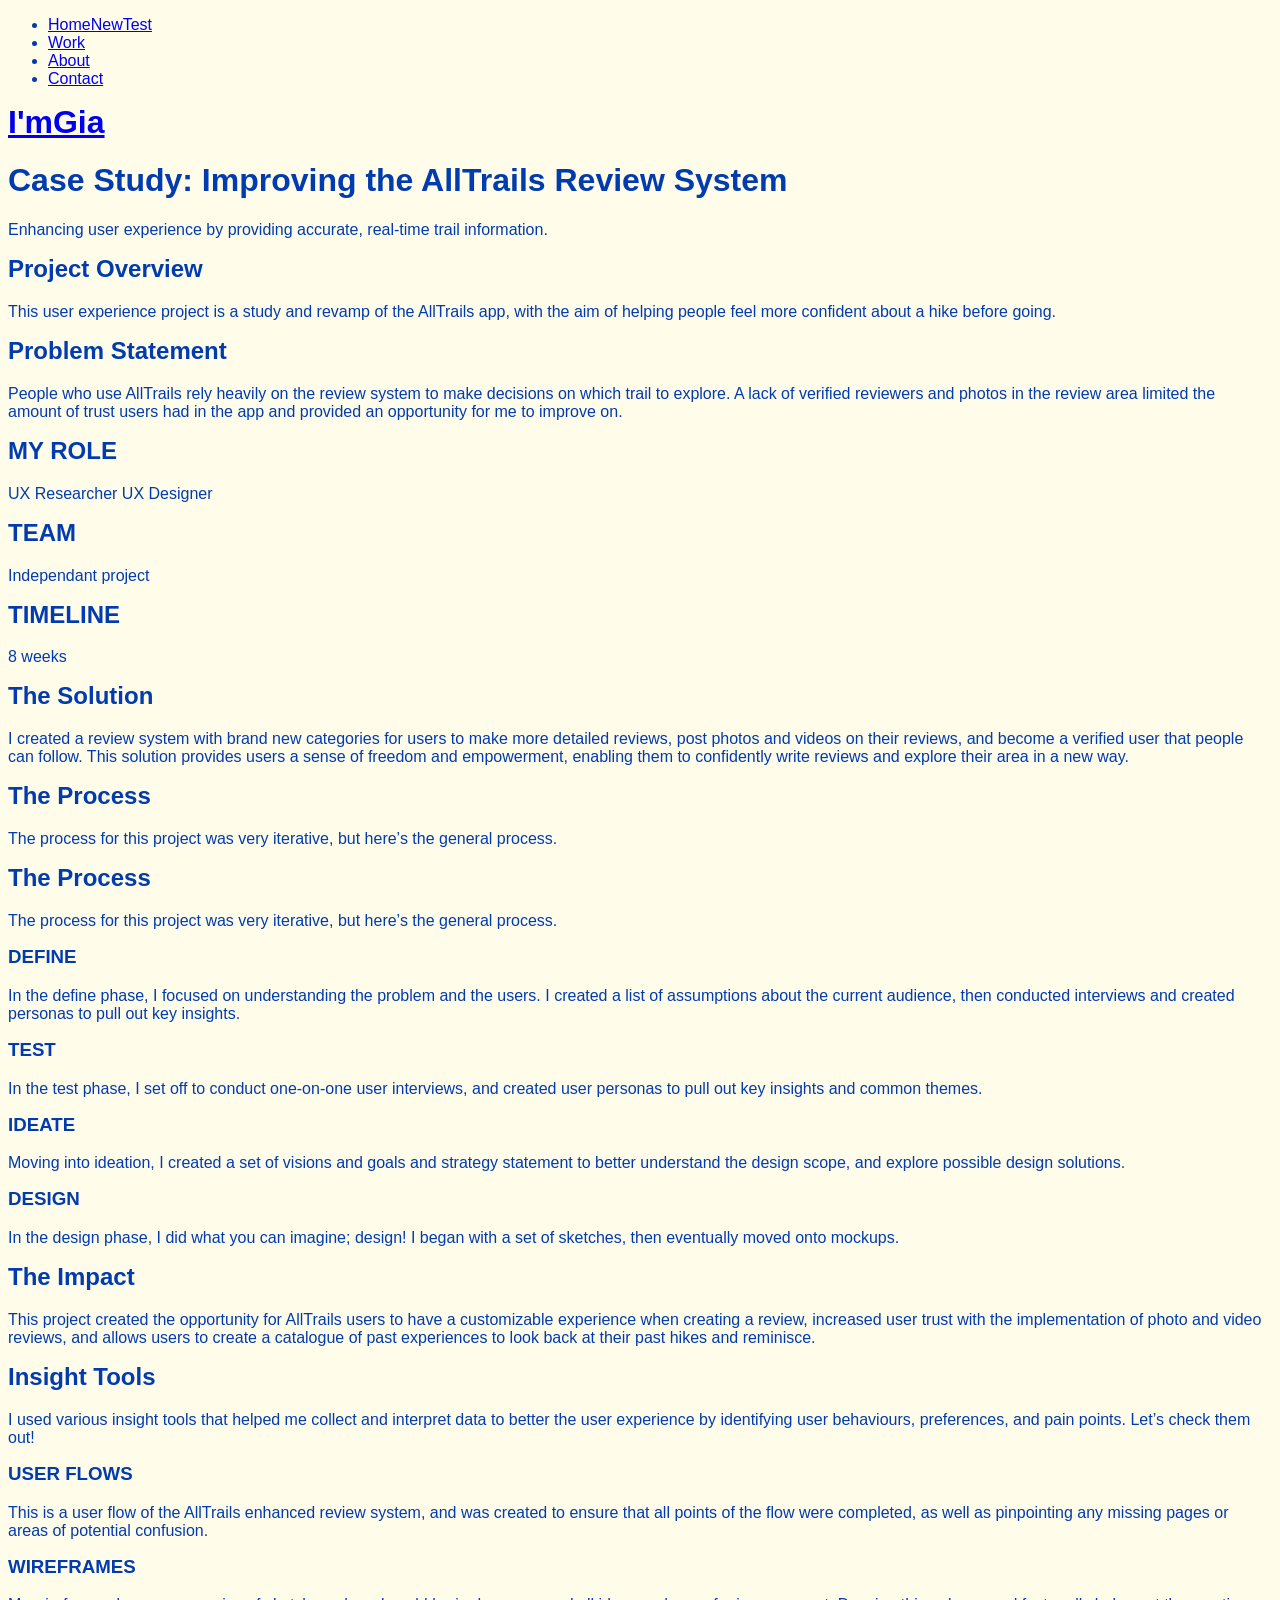
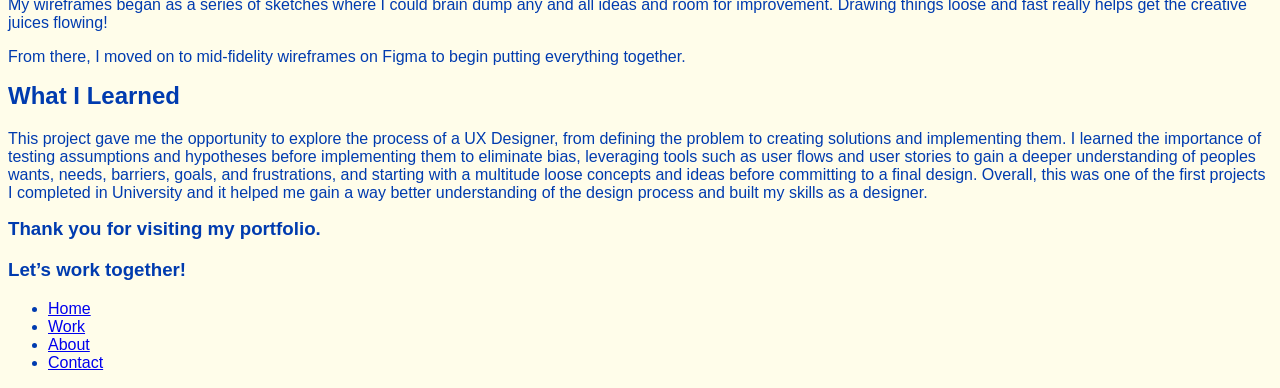
==== index.html @ 005b7b22 "changes" ====
<!DOCTYPE html>
<html lang="en">
<head>
    <meta charset="UTF-8">
    <meta name="viewport" content="width=device-width, initial-scale=1.0">
    <title>AllTrails Case Study</title>
    <link rel="stylesheet" href="css/styles.css">
</head>
<body>
    <header>
        <nav>
                <ul>
                    <li><a href="home.html">HomeNewTest</a></li>
                        <li><a href="#work">Work</a></li>
                        <li><a href="about.html">About</a></li>
                        <li><a href="#contact">Contact</a></li>
                </ul>
        </nav>
        <h1 class="logo"><a href="home.html">I'mGia</a></h1>
</header>
    <header>
        <h1>Case Study: Improving the AllTrails Review System</h1>
        <p>Enhancing user experience by providing accurate, real-time trail information.</p>
    </header>
    
    <section id="overview">
        <h2>Project Overview</h2>
        <p>This user experience project is a study and revamp of the AllTrails app, with the aim of helping people feel more confident about a hike before going.</p>
    </section>
    




    <section id="problem">
        <h2>Problem Statement</h2>
        <p>People who use AllTrails rely heavily on the review system to make decisions on which trail to explore. A lack of verified reviewers and photos in the review area limited the amount of trust users had in the app and provided an opportunity for me to improve on.</p>
       
    </section>

    <section id="role-team-timeline">
        <h2>MY ROLE</h2>
        <p>UX Researcher
            UX Designer
        </p>

        <h2>TEAM</h2>
        <p>Independant project</p>

        <h2>TIMELINE</h2>
        <p>8 weeks</p>
       
    </section>




    <section id="solution">
        <h2>The Solution</h2>
        <p>I created a review system with brand new categories for users to make more detailed reviews, post photos and videos on their reviews, and become a verified user that people can follow. 
            This solution provides users a sense of freedom and empowerment, enabling them to confidently write reviews and explore their area in a new way.</p>
       
    </section>

    
    <section id="process">
        <h2>The Process</h2>
        <p>The process for this project was very iterative, but here’s the general process.</p>
       
    </section>


    <section id="process">
        <h2>The Process</h2>
        <p>The process for this project was very iterative, but here’s the general process.</p>
       
    </section>


    <section id="define">
        <h3>DEFINE</h3>
        <p>In the define phase, I focused on understanding the problem and the users. I created a list of assumptions about the current audience, then conducted interviews and created personas to pull out key insights.</p>
       
    </section>

    <section id="test">
        <h3>TEST</h3>
        <p>In the test phase, I set off to conduct one-on-one user interviews, and created user personas to pull out key insights and common themes.</p>
       
    </section>

    <section id="ideate">
        <h3>IDEATE</h3>
        <p>Moving into ideation, I created a set of visions and goals and strategy statement to better understand the design scope, and explore possible design solutions.</p>
       
    </section>

    <section id="design">
        <h3>DESIGN</h3>
        <p>In the design phase, I did what you can imagine; design! I began with a set of sketches, then eventually moved onto mockups. </p>
       
    </section>



    <section id="Impact">
        <h2>The Impact</h2>
        <p>This project created the opportunity for AllTrails users to have a customizable experience when creating a review, increased user trust with the implementation of photo and video reviews, and allows users to create a catalogue of past experiences to look back at their past hikes and reminisce.  </p>

        <section id="Insighttoold">
            <h2>Insight Tools</h2>
            <p>I used various insight tools that helped me collect and interpret data to better the user experience by identifying user behaviours, preferences, and pain points. Let’s check them out! </p>

            <!--Image of user flow below this text-->

            <h3>USER FLOWS</h3>

           
              <p>This is a user flow of the AllTrails enhanced review system, and was created to ensure that all points of the flow were completed, as well as pinpointing any missing pages or areas of potential confusion.</p>

              <section id="wireframes">
                <h3>WIREFRAMES</h3>
                <p>My wireframes began as a series of sketches where I could brain dump any and all ideas and room for improvement. Drawing things loose and fast really helps get the creative juices flowing!</p>

                <!--Place image of sketch wireframes below-->

                <p>From there, I moved on to mid-fidelity wireframes on Figma to begin putting everything together.</p>

     <!--Place image of mid fidelity wireframes below-->

     <section id="What I learned">
        <h2>What I Learned</h2>
        <p>This project gave me the opportunity to explore the process of a UX Designer, from defining the problem to creating solutions and implementing them. I learned the importance of testing assumptions and hypotheses before implementing them to eliminate bias, leveraging tools such as user flows and user stories to gain a deeper understanding of peoples wants, needs, barriers, goals, and frustrations, and starting with a multitude loose concepts and ideas before committing to a final design. Overall, this was one of the first projects I completed in University and it helped me gain a way better understanding of the design process and built my skills as a designer.</p>
     </section>


     <section id="footer">
        <h3>Thank you for visiting my portfolio.</h3>
        <h3>Let’s work together!</h3>
        <nav>
            <ul>
                <li><a href="home.html">Home</a></li>
                    <li><a href="#work">Work</a></li>
                    <li><a href="about.html">About</a></li>
                    <li><a href="#contact">Contact</a></li>
            </ul>
    </nav>

     </section>
---- css/styles.css ----
body{
    font-family: "Figtree", sans-serif;
    background-color:#FFFDEA;
    color: #003BAF;
}
h1, h2, h3, h4, p, a{
    margin-top:0;
    
}
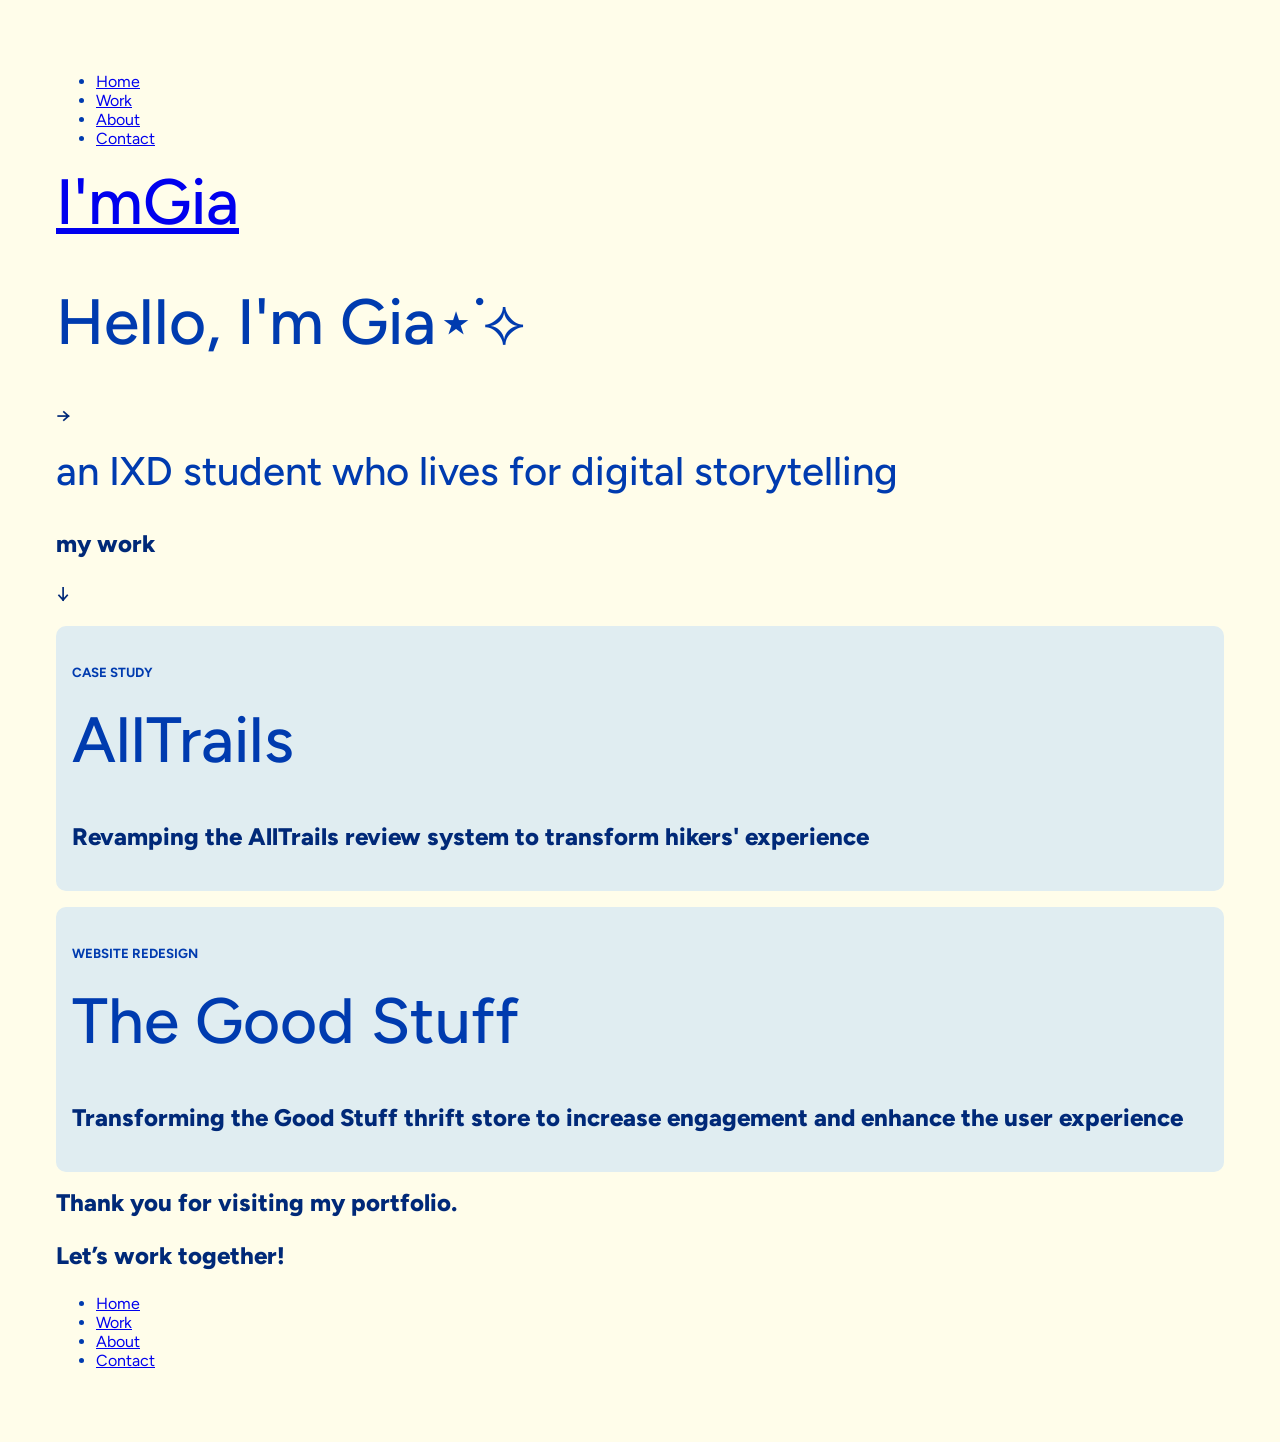
==== commit 57e40ce4: "updates. updates." ====
--- a/index.html
+++ b/index.html
@@ -6,135 +6,46 @@
     <title>AllTrails Case Study</title>
     <link rel="stylesheet" href="css/styles.css">
 </head>
+
 <body>
     <header>
-        <nav>
-                <ul>
-                    <li><a href="home.html">HomeNewTest</a></li>
-                        <li><a href="#work">Work</a></li>
-                        <li><a href="about.html">About</a></li>
-                        <li><a href="#contact">Contact</a></li>
-                </ul>
-        </nav>
-        <h1 class="logo"><a href="home.html">I'mGia</a></h1>
-</header>
-    <header>
-        <h1>Case Study: Improving the AllTrails Review System</h1>
-        <p>Enhancing user experience by providing accurate, real-time trail information.</p>
+            <nav>
+                    <ul>
+                        <li><a href="home.html">Home</a></li>
+                            <li><a href="index.html">Work</a></li>
+                            <li><a href="about.html">About</a></li>
+                            <li><a href="#contact">Contact</a></li>
+                    </ul>
+            </nav>
+            <h1 class="logo"><a href="home.html">I'mGia</a></h1>
     </header>
+
+    <h1>Hello, I'm Gia⋆˙⟡</h1>
+    <p>&#8594</p>
+    <h2>an IXD student who lives for digital storytelling</h2>
+    <h3>my work</h3> <p>&darr;</p>
+
+
+    <!-- want to make this section click and take you to index.html-->
+ <div class="box">
+   <h5>CASE STUDY</h5>
+    <h1>AllTrails</h1>
+    <h3>Revamping the AllTrails review system to transform hikers' experience</h3>
+</div>
     
-    <section id="overview">
-        <h2>Project Overview</h2>
-        <p>This user experience project is a study and revamp of the AllTrails app, with the aim of helping people feel more confident about a hike before going.</p>
-    </section>
-    
+
+    <!--- Image to the left (mockup x2)-->
+
+    <div class="box">
+    <h5>WEBSITE REDESIGN</h5>
+    <h1>The Good Stuff</h1>
+    <h3>Transforming the Good Stuff thrift store to increase engagement and enhance the user experience</h3>
+</div>
 
 
 
 
-    <section id="problem">
-        <h2>Problem Statement</h2>
-        <p>People who use AllTrails rely heavily on the review system to make decisions on which trail to explore. A lack of verified reviewers and photos in the review area limited the amount of trust users had in the app and provided an opportunity for me to improve on.</p>
-       
-    </section>
-
-    <section id="role-team-timeline">
-        <h2>MY ROLE</h2>
-        <p>UX Researcher
-            UX Designer
-        </p>
-
-        <h2>TEAM</h2>
-        <p>Independant project</p>
-
-        <h2>TIMELINE</h2>
-        <p>8 weeks</p>
-       
-    </section>
-
-
-
-
-    <section id="solution">
-        <h2>The Solution</h2>
-        <p>I created a review system with brand new categories for users to make more detailed reviews, post photos and videos on their reviews, and become a verified user that people can follow. 
-            This solution provides users a sense of freedom and empowerment, enabling them to confidently write reviews and explore their area in a new way.</p>
-       
-    </section>
-
-    
-    <section id="process">
-        <h2>The Process</h2>
-        <p>The process for this project was very iterative, but here’s the general process.</p>
-       
-    </section>
-
-
-    <section id="process">
-        <h2>The Process</h2>
-        <p>The process for this project was very iterative, but here’s the general process.</p>
-       
-    </section>
-
-
-    <section id="define">
-        <h3>DEFINE</h3>
-        <p>In the define phase, I focused on understanding the problem and the users. I created a list of assumptions about the current audience, then conducted interviews and created personas to pull out key insights.</p>
-       
-    </section>
-
-    <section id="test">
-        <h3>TEST</h3>
-        <p>In the test phase, I set off to conduct one-on-one user interviews, and created user personas to pull out key insights and common themes.</p>
-       
-    </section>
-
-    <section id="ideate">
-        <h3>IDEATE</h3>
-        <p>Moving into ideation, I created a set of visions and goals and strategy statement to better understand the design scope, and explore possible design solutions.</p>
-       
-    </section>
-
-    <section id="design">
-        <h3>DESIGN</h3>
-        <p>In the design phase, I did what you can imagine; design! I began with a set of sketches, then eventually moved onto mockups. </p>
-       
-    </section>
-
-
-
-    <section id="Impact">
-        <h2>The Impact</h2>
-        <p>This project created the opportunity for AllTrails users to have a customizable experience when creating a review, increased user trust with the implementation of photo and video reviews, and allows users to create a catalogue of past experiences to look back at their past hikes and reminisce.  </p>
-
-        <section id="Insighttoold">
-            <h2>Insight Tools</h2>
-            <p>I used various insight tools that helped me collect and interpret data to better the user experience by identifying user behaviours, preferences, and pain points. Let’s check them out! </p>
-
-            <!--Image of user flow below this text-->
-
-            <h3>USER FLOWS</h3>
-
-           
-              <p>This is a user flow of the AllTrails enhanced review system, and was created to ensure that all points of the flow were completed, as well as pinpointing any missing pages or areas of potential confusion.</p>
-
-              <section id="wireframes">
-                <h3>WIREFRAMES</h3>
-                <p>My wireframes began as a series of sketches where I could brain dump any and all ideas and room for improvement. Drawing things loose and fast really helps get the creative juices flowing!</p>
-
-                <!--Place image of sketch wireframes below-->
-
-                <p>From there, I moved on to mid-fidelity wireframes on Figma to begin putting everything together.</p>
-
-     <!--Place image of mid fidelity wireframes below-->
-
-     <section id="What I learned">
-        <h2>What I Learned</h2>
-        <p>This project gave me the opportunity to explore the process of a UX Designer, from defining the problem to creating solutions and implementing them. I learned the importance of testing assumptions and hypotheses before implementing them to eliminate bias, leveraging tools such as user flows and user stories to gain a deeper understanding of peoples wants, needs, barriers, goals, and frustrations, and starting with a multitude loose concepts and ideas before committing to a final design. Overall, this was one of the first projects I completed in University and it helped me gain a way better understanding of the design process and built my skills as a designer.</p>
-     </section>
-
-
-     <section id="footer">
+    <section id="footer">
         <h3>Thank you for visiting my portfolio.</h3>
         <h3>Let’s work together!</h3>
         <nav>
--- a/css/styles.css
+++ b/css/styles.css
@@ -1,11 +1,60 @@
+@import url("https://fonts.googleapis.com/css2?family=Figtree:ital,wght@0,300..900;1,300..900&display=swap");
 
-body{
-    font-family: "Figtree", sans-serif;
-    background-color:#FFFDEA;
-    color: #003BAF;
+body {
+  font-family: "Figtree", sans-serif;
+  background-color: #fffdea;
+  color: #003baf;
+  padding: 3rem;
+  /* TRouBLe */
 }
-h1, h2, h3, h4, p, a{
-    margin-top:0;
-    
+h1,
+h2,
+h3,
+h4,
+p,
+a {
+  margin-top: 0;
 }
 
+h1 {
+  color: #003baf;
+  font-family: Figtree;
+  font-size: 4rem;
+  font-style: normal;
+  font-weight: 500;
+  line-height: 120.085%; /* 115.281px */
+}
+
+h2 {
+  color: #003baf;
+  font-family: Figtree;
+  font-size: 2.5rem;
+  font-style: normal;
+  font-weight: 500;
+  line-height: 120.085%; /* 76.854px */
+}
+
+h3 {
+  color: #002978;
+  font-family: Figtree;
+  font-size: 1.5rem;
+  font-style: normal;
+  font-weight: 800;
+  line-height: normal;
+}
+
+p {
+  color: #002978;
+  font-family: Figtree;
+  font-size: 1.25rem;
+  font-style: normal;
+  font-weight: 500;
+  line-height: normal;
+}
+
+.box {
+  background: #e0edf1;
+  border-radius: 10px;
+  padding: 1rem;
+  margin-bottom: 1rem;
+}
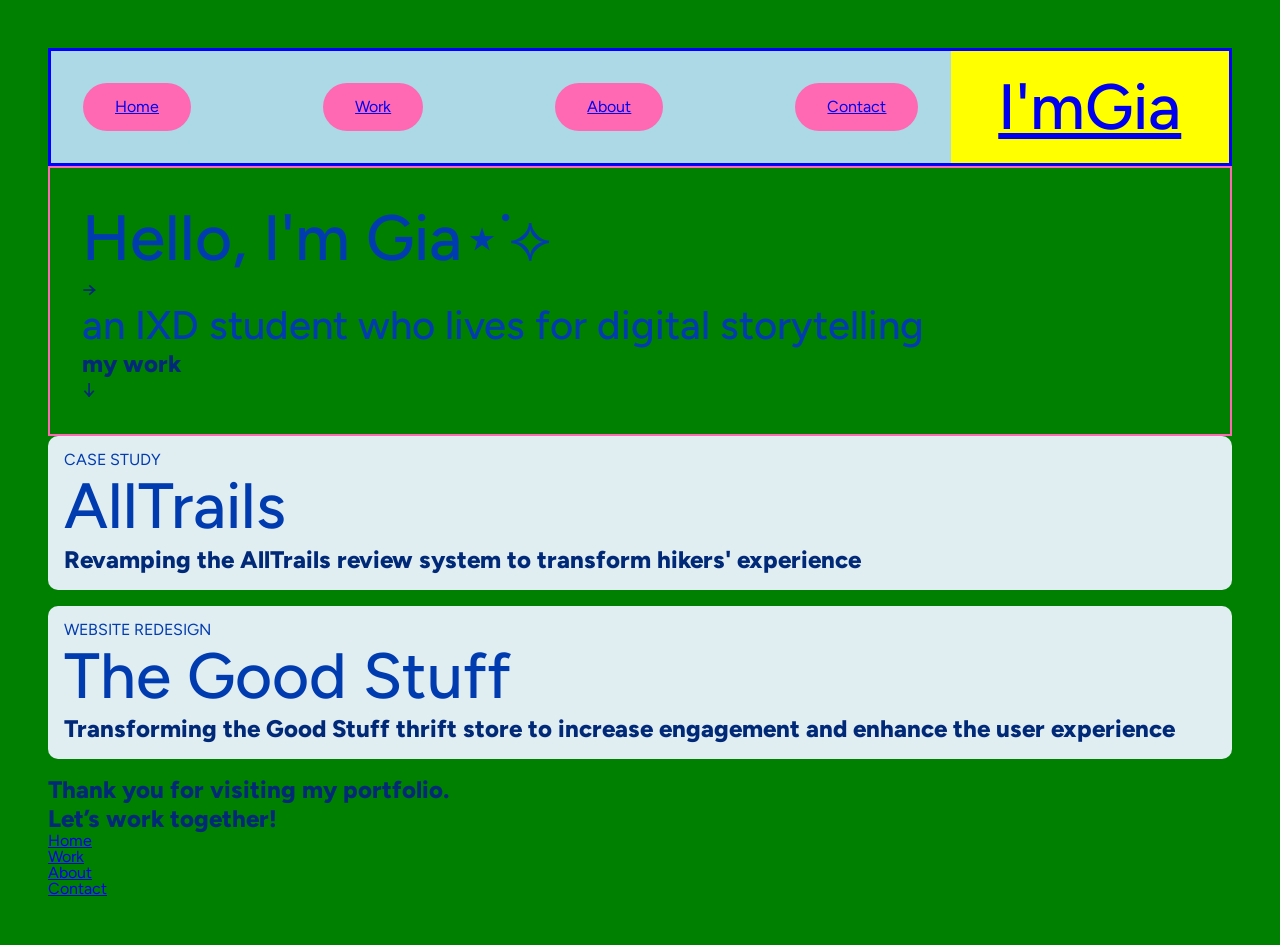
==== commit 880d4949: "updates from james" ====
--- a/index.html
+++ b/index.html
@@ -1,60 +1,61 @@
 <!DOCTYPE html>
 <html lang="en">
-<head>
-    <meta charset="UTF-8">
-    <meta name="viewport" content="width=device-width, initial-scale=1.0">
+  <head>
+    <meta charset="UTF-8" />
+    <meta name="viewport" content="width=device-width, initial-scale=1.0" />
     <title>AllTrails Case Study</title>
-    <link rel="stylesheet" href="css/styles.css">
-</head>
+    <link rel="stylesheet" href="css/styles.css" />
+  </head>
 
-<body>
-    <header>
-            <nav>
-                    <ul>
-                        <li><a href="home.html">Home</a></li>
-                            <li><a href="index.html">Work</a></li>
-                            <li><a href="about.html">About</a></li>
-                            <li><a href="#contact">Contact</a></li>
-                    </ul>
-            </nav>
-            <h1 class="logo"><a href="home.html">I'mGia</a></h1>
+  <body>
+    <header class="portfolio-header">
+      <ul class="navigation">
+        <li class="navigation-item"><a href="home.html">Home</a></li>
+        <li class="navigation-item"><a href="index.html">Work</a></li>
+        <li class="navigation-item"><a href="about.html">About</a></li>
+        <li class="navigation-item"><a href="#contact">Contact</a></li>
+      </ul>
+
+      <h1 class="logo"><a href="home.html">I'mGia</a></h1>
     </header>
-
-    <h1>Hello, I'm Gia⋆˙⟡</h1>
-    <p>&#8594</p>
-    <h2>an IXD student who lives for digital storytelling</h2>
-    <h3>my work</h3> <p>&darr;</p>
-
-
+    <div class="hero">
+      <h1>Hello, I'm Gia⋆˙⟡</h1>
+      <p>&#8594;</p>
+      <h2>an IXD student who lives for digital storytelling</h2>
+      <h3>my work</h3>
+      <p>&darr;</p>
+    </div>
     <!-- want to make this section click and take you to index.html-->
- <div class="box">
-   <h5>CASE STUDY</h5>
-    <h1>AllTrails</h1>
-    <h3>Revamping the AllTrails review system to transform hikers' experience</h3>
-</div>
-    
+    <div class="box">
+      <h5>CASE STUDY</h5>
+      <h1>AllTrails</h1>
+      <h3>
+        Revamping the AllTrails review system to transform hikers' experience
+      </h3>
+    </div>
 
     <!--- Image to the left (mockup x2)-->
 
     <div class="box">
-    <h5>WEBSITE REDESIGN</h5>
-    <h1>The Good Stuff</h1>
-    <h3>Transforming the Good Stuff thrift store to increase engagement and enhance the user experience</h3>
-</div>
-
-
-
+      <h5>WEBSITE REDESIGN</h5>
+      <h1>The Good Stuff</h1>
+      <h3>
+        Transforming the Good Stuff thrift store to increase engagement and
+        enhance the user experience
+      </h3>
+    </div>
 
     <section id="footer">
-        <h3>Thank you for visiting my portfolio.</h3>
-        <h3>Let’s work together!</h3>
-        <nav>
-            <ul>
-                <li><a href="home.html">Home</a></li>
-                    <li><a href="#work">Work</a></li>
-                    <li><a href="about.html">About</a></li>
-                    <li><a href="#contact">Contact</a></li>
-            </ul>
-    </nav>
-
-     </section>+      <h3>Thank you for visiting my portfolio.</h3>
+      <h3>Let’s work together!</h3>
+      <nav>
+        <ul>
+          <li><a href="home.html">Home</a></li>
+          <li><a href="#work">Work</a></li>
+          <li><a href="about.html">About</a></li>
+          <li><a href="#contact">Contact</a></li>
+        </ul>
+      </nav>
+    </section>
+  </body>
+</html>
--- a/css/styles.css
+++ b/css/styles.css
@@ -1,3 +1,4 @@
+@import url(reset.css);
 @import url("https://fonts.googleapis.com/css2?family=Figtree:ital,wght@0,300..900;1,300..900&display=swap");
 
 body {
@@ -58,3 +59,58 @@
   padding: 1rem;
   margin-bottom: 1rem;
 }
+
+.hero {
+  padding: 2rem;
+  border: 2px solid hotpink;
+}
+.portfolio-header {
+  display: flex;
+  flex-direction: row;
+  border: 3px solid blue;
+}
+.navigation {
+  display: flex;
+  flex-direction: column;
+  background: lightblue;
+  padding: 2rem;
+  width: 75%;
+  justify-content: space-between;
+}
+.logo {
+  width: 25%;
+  background: yellow;
+  display: flex;
+  flex-direction: column;
+  align-items: center;
+  justify-content: center;
+}
+.navigation-item {
+  padding: 1rem 2rem;
+  border-radius: 1.5rem;
+  background: hotpink;
+}
+
+/* Large devices (desktops, 992px and up) */
+@media (min-width: 992px) {
+  .navigation {
+    flex-direction: row;
+  }
+  body {
+    background: blue;
+  }
+}
+
+/* X-Large devices (large desktops, 1200px and up) */
+@media (min-width: 1200px) {
+  body {
+    background: green;
+  }
+}
+
+/* XX-Large devices (larger desktops, 1400px and up) */
+@media (min-width: 1400px) {
+  body {
+    background: lemonchiffon;
+  }
+}
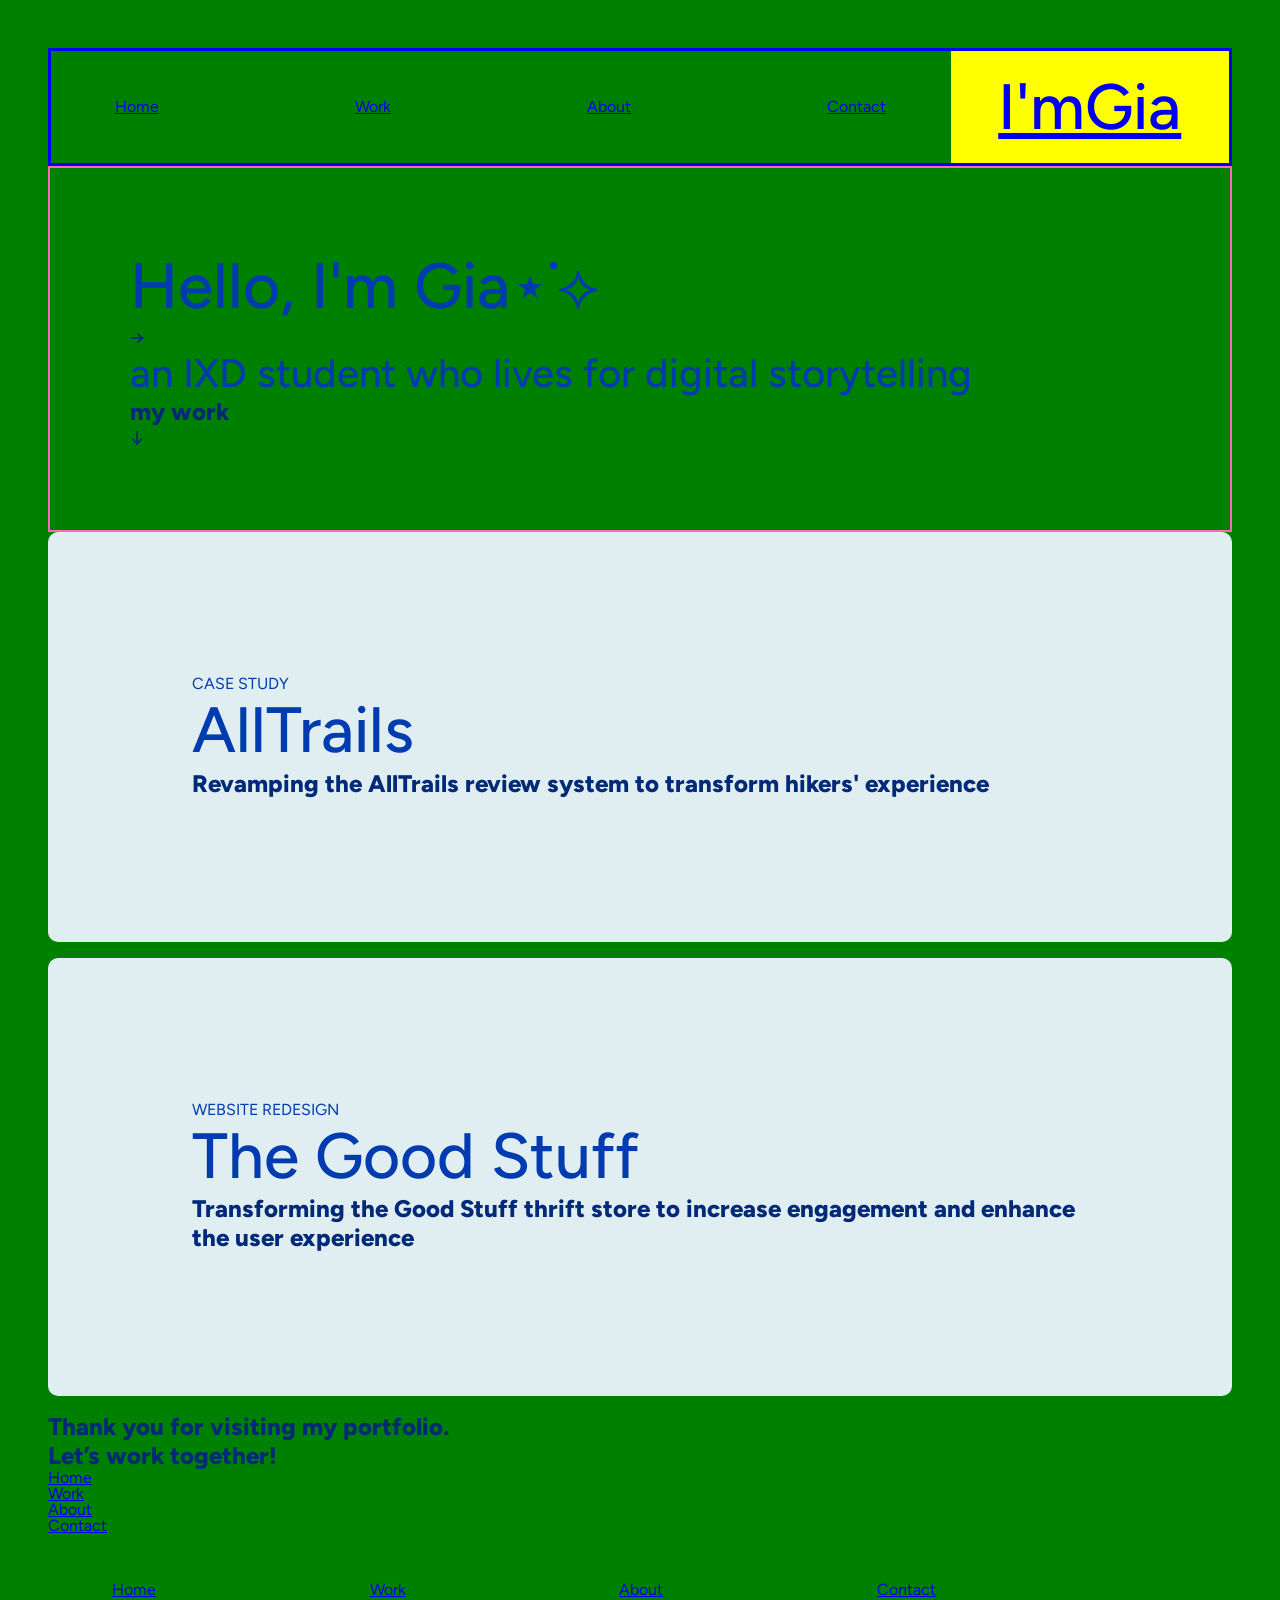
==== commit 5b1dba51: "update" ====
--- a/index.html
+++ b/index.html
@@ -10,8 +10,8 @@
   <body>
     <header class="portfolio-header">
       <ul class="navigation">
-        <li class="navigation-item"><a href="home.html">Home</a></li>
-        <li class="navigation-item"><a href="index.html">Work</a></li>
+        <li class="navigation-item"><a href="index.html">Home</a></li>
+        <li class="navigation-item"><a href="work.html">Work</a></li>
         <li class="navigation-item"><a href="about.html">About</a></li>
         <li class="navigation-item"><a href="#contact">Contact</a></li>
       </ul>
@@ -57,5 +57,11 @@
         </ul>
       </nav>
     </section>
+    <ul class="navigation">
+      <li class="navigation-item"><a href="index.html">Home</a></li>
+      <li class="navigation-item"><a href="work.html">Work</a></li>
+      <li class="navigation-item"><a href="about.html">About</a></li>
+      <li class="navigation-item"><a href="#contact">Contact</a></li>
+    </ul>
   </body>
 </html>
--- a/css/styles.css
+++ b/css/styles.css
@@ -56,7 +56,7 @@
 .box {
   background: #e0edf1;
   border-radius: 10px;
-  padding: 1rem;
+  padding: 9rem;
   margin-bottom: 1rem;
 }
 
@@ -72,7 +72,7 @@
 .navigation {
   display: flex;
   flex-direction: column;
-  background: lightblue;
+  background: FFFDEA;
   padding: 2rem;
   width: 75%;
   justify-content: space-between;
@@ -88,16 +88,19 @@
 .navigation-item {
   padding: 1rem 2rem;
   border-radius: 1.5rem;
-  background: hotpink;
+  background: 9FBFFF;
 }
 
+.hero {
+  padding: 5rem;
+}
 /* Large devices (desktops, 992px and up) */
 @media (min-width: 992px) {
   .navigation {
     flex-direction: row;
   }
   body {
-    background: blue;
+    background: FFFDEA;
   }
 }
 
@@ -114,3 +117,10 @@
     background: lemonchiffon;
   }
 }
+
+/* ABOUT ELEMENTS*/
+.about.herotext {
+  padding: 5rem;
+}
+
+NOTHING IS WORKINGGGG :D
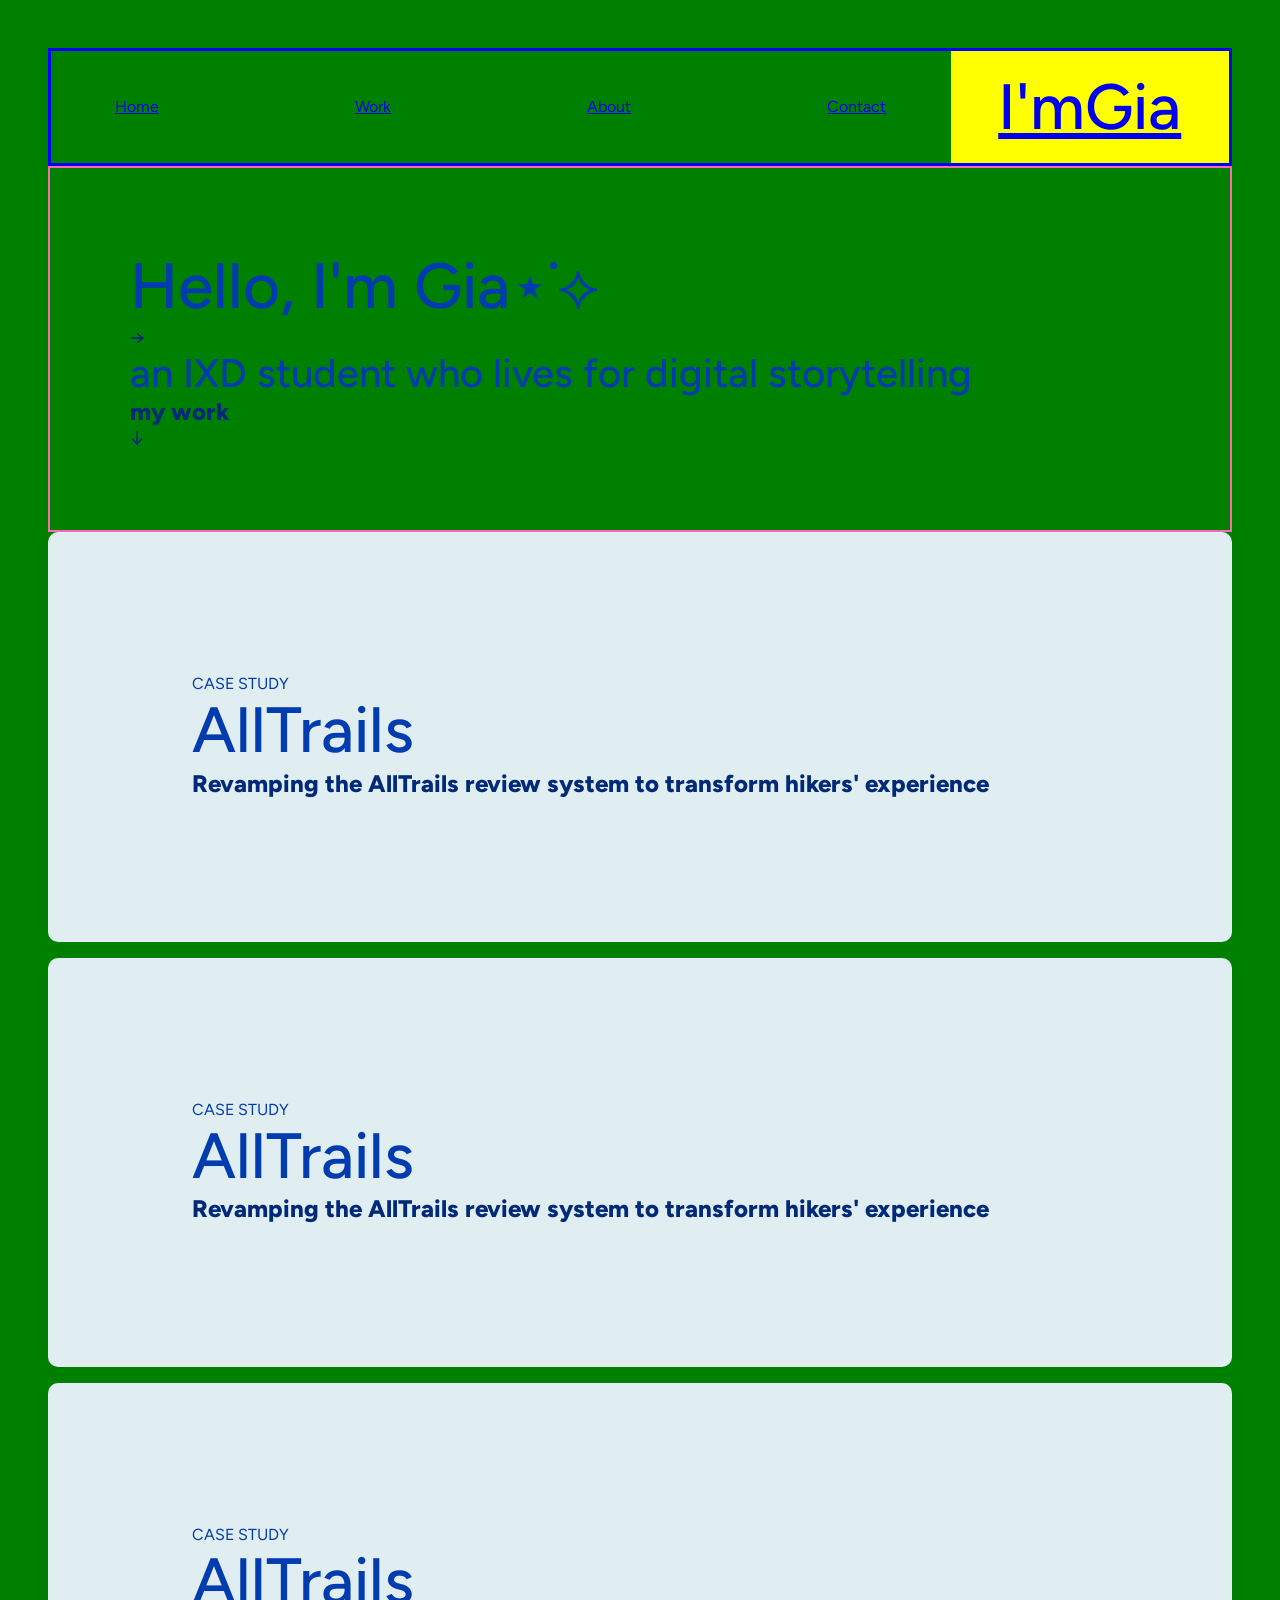
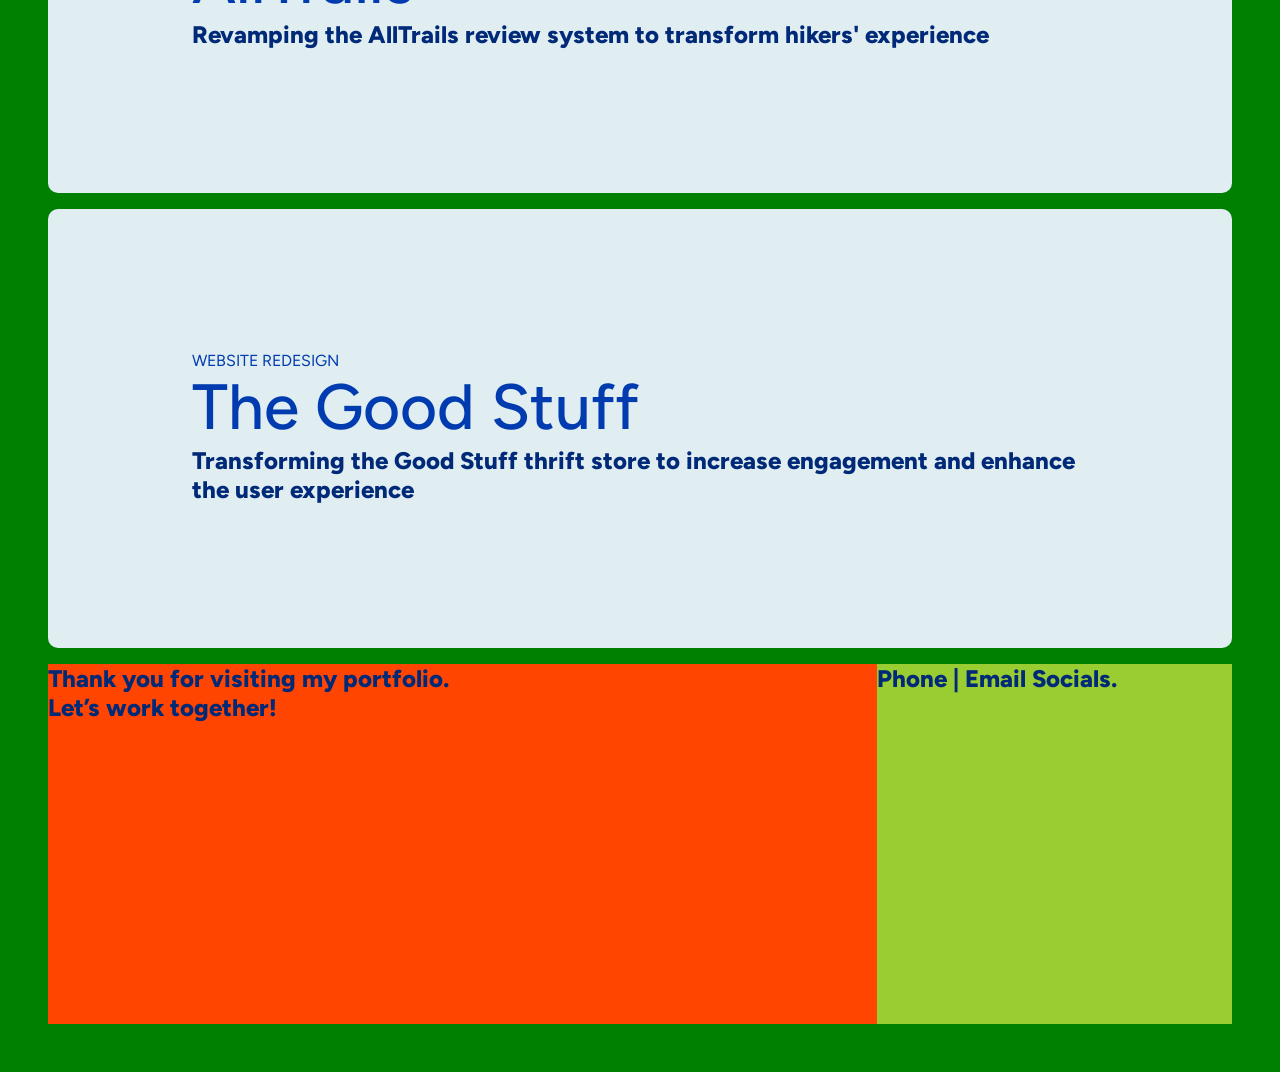
==== commit 4b4e7118: "updates" ====
--- a/index.html
+++ b/index.html
@@ -26,7 +26,21 @@
       <p>&darr;</p>
     </div>
     <!-- want to make this section click and take you to index.html-->
-    <div class="box">
+    <div class="project-section">
+      <h5>CASE STUDY</h5>
+      <h1>AllTrails</h1>
+      <h3>
+        Revamping the AllTrails review system to transform hikers' experience
+      </h3>
+    </div>
+    <div class="project-section">
+      <h5>CASE STUDY</h5>
+      <h1>AllTrails</h1>
+      <h3>
+        Revamping the AllTrails review system to transform hikers' experience
+      </h3>
+    </div>
+    <div class="project-section">
       <h5>CASE STUDY</h5>
       <h1>AllTrails</h1>
       <h3>
@@ -36,7 +50,7 @@
 
     <!--- Image to the left (mockup x2)-->
 
-    <div class="box">
+    <div class="project-section">
       <h5>WEBSITE REDESIGN</h5>
       <h1>The Good Stuff</h1>
       <h3>
@@ -45,23 +59,14 @@
       </h3>
     </div>
 
-    <section id="footer">
-      <h3>Thank you for visiting my portfolio.</h3>
-      <h3>Let’s work together!</h3>
-      <nav>
-        <ul>
-          <li><a href="home.html">Home</a></li>
-          <li><a href="#work">Work</a></li>
-          <li><a href="about.html">About</a></li>
-          <li><a href="#contact">Contact</a></li>
-        </ul>
-      </nav>
-    </section>
-    <ul class="navigation">
-      <li class="navigation-item"><a href="index.html">Home</a></li>
-      <li class="navigation-item"><a href="work.html">Work</a></li>
-      <li class="navigation-item"><a href="about.html">About</a></li>
-      <li class="navigation-item"><a href="#contact">Contact</a></li>
+    <ul class="footer">
+      <li class="main-footer-area">
+        <h3>Thank you for visiting my portfolio.</h3>
+        <h3>Let’s work together!</h3>
+      </li>
+      <li class="contact-footer-area">
+        <h3>Phone | Email Socials.</h3>
+      </li>
     </ul>
   </body>
 </html>
--- a/css/styles.css
+++ b/css/styles.css
@@ -52,8 +52,7 @@
   font-weight: 500;
   line-height: normal;
 }
-
-.box {
+.project-section {
   background: #e0edf1;
   border-radius: 10px;
   padding: 9rem;
@@ -94,6 +93,54 @@
 .hero {
   padding: 5rem;
 }
+
+/* Project Page Styles */
+.project-header {
+  min-height: 60vh;
+  background: lightblue;
+  display: flex;
+  flex-direction: column;
+  align-items: center;
+  justify-content: center;
+}
+.project-inner-container {
+  background: salmon;
+}
+.project-title {
+  text-align: center;
+  background: yellow;
+  margin-bottom: 1rem;
+}
+.project-title:hover {
+  background: white;
+}
+.project-description {
+  text-align: center;
+  background: yellow;
+  margin-bottom: 1rem;
+}
+.project-type {
+  text-transform: uppercase;
+  text-align: center;
+  background: yellow;
+}
+
+/* Footer Styles */
+
+.footer {
+  min-height: 40vh;
+  display: flex;
+  flex-direction: row;
+}
+.main-footer-area {
+  width: 70%;
+  background: orangered;
+}
+.contact-footer-area {
+  width: 30%;
+  background: yellowgreen;
+}
+
 /* Large devices (desktops, 992px and up) */
 @media (min-width: 992px) {
   .navigation {
@@ -123,4 +170,33 @@
   padding: 5rem;
 }
 
-NOTHING IS WORKINGGGG :D
+/* NOTHING IS WORKINGGGG :D 
+
+
+
+⠀⠀⠀⠀⠀⠀⠀⠀⠀⠀⠀⠀⠀⠀⠀⠀⠀⠀⠀⠀⠀⠀⠀⠀⠀⠀⠀⠀⠀⠀⠀⠀⠀⠀⠀⠀⠀⠀⠀⠀⠀⠀⠀⠀⠀⠀⠀⠀⠀⠀
+⠀⠀⠀⠀⠀⠀⠀⠀⠀⠀⠀⠀⠀⠀⠀⠀⠀⠀⠀⠀⠀⠀⠀⠀⠀⠀⠀⠀⠀⠀⠀⠀⠀⠀⠀⠀⠀⠀⠀⠀⠀⠀⠀⠀⠀⠀⠀⠀⠀⠀
+⠀⠀⠀⠀⠀⠀⠀⠀⠀⠀⠀⠀⠀⠀⠀⠀⠀⠀⠀⠀⠀⠀⠀⠀⠀⠀⠀⠀⠀⠀⠀⠀⠀⠀⠀⠀⠀⠀⠀⠀⠀⠀⠀⠀⠀⠀⠀⠀⠀⠀
+⠀⠀⠀⠀⠀⠀⠀⠀⠀⠀⠀⠀⠀⠀⠀⠀⠀⠀⠀⠀⠀⠀⠀⠀⠀⠀⠀⠀⠀⠀⠀⠀⠀⠀⠀⠀⠀⠀⠀⠀⠀⠀⠀⠀⠀⠀⠀⠀⠀⠀
+⠀⠀⠀⠀⠀⠀⠀⠀⠀⠀⠀⠀⠀⠀⠀⠀⠀⠀⠀⠀⠀⠀⠀⠀⠀⠀⠀⠀⠀⠀⠀⠀⠀⠀⠀⠀⠀⠀⠀⠀⠀⠀⠀⠀⠀⠀⠀⠀⠀⠀
+⠀⠀⠀⠀⠀⠀⠀⠀⠀⠀⠀⠀⠀⠀⠀⠀⠀⠀⠀⠀⠀⠀⠀⠀⠀⠀⠀⠀⠀⠀⠀⠀⠀⠀⠀⠀⠀⠀⠀⠀⠀⠀⠀⠀⠀⠀⠀⠀⠀⠀
+⠀⠀⠀⠀⠀⠀⠀⠀⠀⠀⠀⠀⠀⠀⢀⡞⡆⠀⠀⠀⠀⠀⠀⠀⠀⠀⠀⠀⣠⢇⠀⠀⠀⠀⠀⠀⠀⠀⠀⠀⠀⠀⠀⠀⠀⠀⠀⠀⠀⠀
+⠀⠀⠀⠀⠀⠀⠀⠀⠀⠀⠀⠀⠀⠀⡎⠀⠈⡆⠀⠀⠀⠀⠀⠀⠀⠀⡠⠊⠀⠈⣇⠀⠀⠀⠀⠀⠀⠀⠀⠀⠀⠀⠀⠀⠀⠀⠀⠀⠀⠀
+⠀⠀⠀⠀⠀⠀⠀⠀⠀⠀⠀⠀⠀⡌⠀⠀⠀⢧⠀⠀⠀⠀⠀⠀⠀⡜⠁⠀⠀⠀⠀⠣⡀⠀⠀⠀⠀⠀⠀⠀⠀⠀⠀⠀⠀⠀⠀⠀⠀⠀
+⠀⠀⠀⠀⠀⠀⠀⠀⠀⠀⠀⠀⡪⠄⠀⠀⠀⠀⡇⣀⣀⣀⡤⠤⡧⠥⠀⠀⠀⠀⠀⠀⢳⡀⠀⠀⠀⠀⠀⠀⠀⠀⠀⠀⠀⠀⠀⠀⠀⠀
+⠀⠀⠀⠀⠀⠀⠀⠀⠀⠀⠀⣠⠃⠀⠀⠀⠀⠀⠳⠀⠀⠀⠀⠀⠀⠀⠀⠀⣀⡤⡀⠀⠈⡇⠀⠀⢀⡠⠔⠂⠀⠀⠀⠀⠀⠀⠀⠀⠀⠀
+⠀⠀⠀⠀⠀⠀⠀⠀⣀⣀⠀⡇⠀⠀⠀⠀⡤⠂⡀⠀⠀⠀⠀⠀⠀⠀⢀⡜⠁⠀⡇⠀⠀⣧⠂⠃⠁⠀⠀⠀⠀⠀⠀⠀⠀⠀⠀⠀⠀⠀
+⠀⠀⠀⠀⠀⠀⠀⠀⠁⠀⠁⢺⠢⢀⡀⠀⡇⠀⠉⠢⡀⠀⡏⠉⡇⠀⣇⡀⠀⢀⡇⠀⠎⡇⠀⠀⠀⠀⠀⠀⠀⠀⠀⠀⠀⠀⠀⠀⠀⠀
+⠀⠀⠀⠀⠀⠀⠀⠀⠀⠀⠀⠈⡇⠀⠀⠁⠙⣆⣀⡠⠞⠀⡏⣑⡇⠀⠀⠉⠉⠁⠀⡄⠀⡇⠀⠀⠀⠀⠀⠀⠀⠀⠀⠀⠀⠀⠀⠀⠀⠀
+⠀⠀⠀⠀⠀⠀⠀⠀⠀⡀⠠⠐⢯⡈⠁⠁⠀⠀⠀⠀⠀⡗⠀⠀⢧⠀⠀⠀⠀⠀⠀⠈⡳⠥⣀⣀⠀⠀⠀⠀⠀⠀⠀⠀⠀⠀⠀⠀⠀⠀
+⠀⠀⠀⠀⠀⠀⠐⠊⠈⠀⠀⠀⠀⠙⢄⡀⠀⠀⠀⠀⡎⠀⠀⠀⠀⡇⠀⠀⠀⠀⣠⠎⠁⠀⠀⠀⠉⠉⠀⠀⠀⠀⠀⠀⠀⠀⠀⠀⠀⠀
+⠀⠀⠀⠀⠀⠀⠀⠀⠀⠀⠀⠀⠀⠀⠀⠉⠣⢄⣀⠀⠀⠀⠀⠀⠀⠀⣀⣀⡤⠞⠁⠀⠀⠀⠀⠀⠀⠀⠀⠀⠀⠀⠀⠀⠀⠀⠀⠀⠀⠀
+⠀⠀⠀⠀⠀⠀⠀⠀⠀⠀⠀⠀⠀⠀⠀⠀⠀⠀⠀⠉⠉⠉⠉⠉⠉⠉⠀⠀⠀⠀⠀⠀⠀⠀⠀⠀⠀⠀⠀⠀⠀⠀⠀⠀⠀⠀⠀⠀⠀⠀
+⠀⠀⠀⠀⠀⠀⠀⠀⠀⠀⠀⠀⠀⠀⠀⠀⠀⠀⠀⠀⠀⠀⠀⠀⠀⠀⠀⠀⠀⠀⠀⠀⠀⠀⠀⠀⠀⠀⠀⠀⠀⠀⠀⠀⠀⠀⠀⠀⠀⠀
+⠀⠀⠀⠀⠀⠀⠀⠀⠀⠀⠀⠀⠀⠀⠀⠀⠀⠀⠀⠀⠀⠀⠀⠀⠀⠀⠀⠀⠀⠀⠀⠀⠀⠀⠀⠀⠀⠀⠀⠀⠀⠀⠀⠀⠀⠀⠀⠀⠀⠀
+⠀⠀⠀⠀⠀⠀⠀⠀⠀⠀⠀⠀⠀⠀⠀⠀⠀⠀⠀⠀⠀⠀⠀⠀⠀⠀⠀⠀⠀⠀⠀⠀⠀⠀⠀⠀⠀⠀⠀⠀⠀⠀⠀⠀⠀⠀⠀⠀⠀⠀
+⠀⠀⠀⠀⠀⠀⠀⠀⠀⠀⠀⠀⠀⠀⠀⠀⠀⠀⠀⠀⠀⠀⠀⠀⠀⠀⠀⠀⠀⠀⠀⠀⠀⠀⠀⠀⠀⠀⠀⠀⠀⠀⠀⠀⠀⠀⠀⠀⠀⠀
+⠀⠀⠀⠀⠀⠀⠀⠀⠀⠀⠀⠀⠀⠀⠀⠀⠀⠀⠀⠀⠀⠀⠀⠀⠀⠀⠀⠀⠀⠀⠀⠀⠀⠀⠀⠀⠀⠀⠀⠀⠀⠀⠀⠀⠀⠀⠀⠀⠀⠀
+⠀⠀⠀⠀⠀⠀⠀⠀⠀⠀⠀⠀⠀⠀⠀⠀⠀⠀⠀⠀⠀⠀⠀⠀⠀⠀⠀⠀⠀⠀⠀⠀⠀⠀⠀⠀⠀⠀⠀⠀⠀⠀⠀⠀⠀⠀⠀⠀⠀⠀
+⠀⠀⠀⠀⠀⠀⠀⠀⠀⠀⠀⠀⠀⠀⠀⠀⠀⠀⠀⠀⠀⠀⠀⠀⠀⠀⠀⠀⠀⠀⠀⠀⠀⠀⠀⠀⠀⠀⠀⠀⠀⠀⠀⠀⠀⠀⠀⠀⠀⠀
+*/
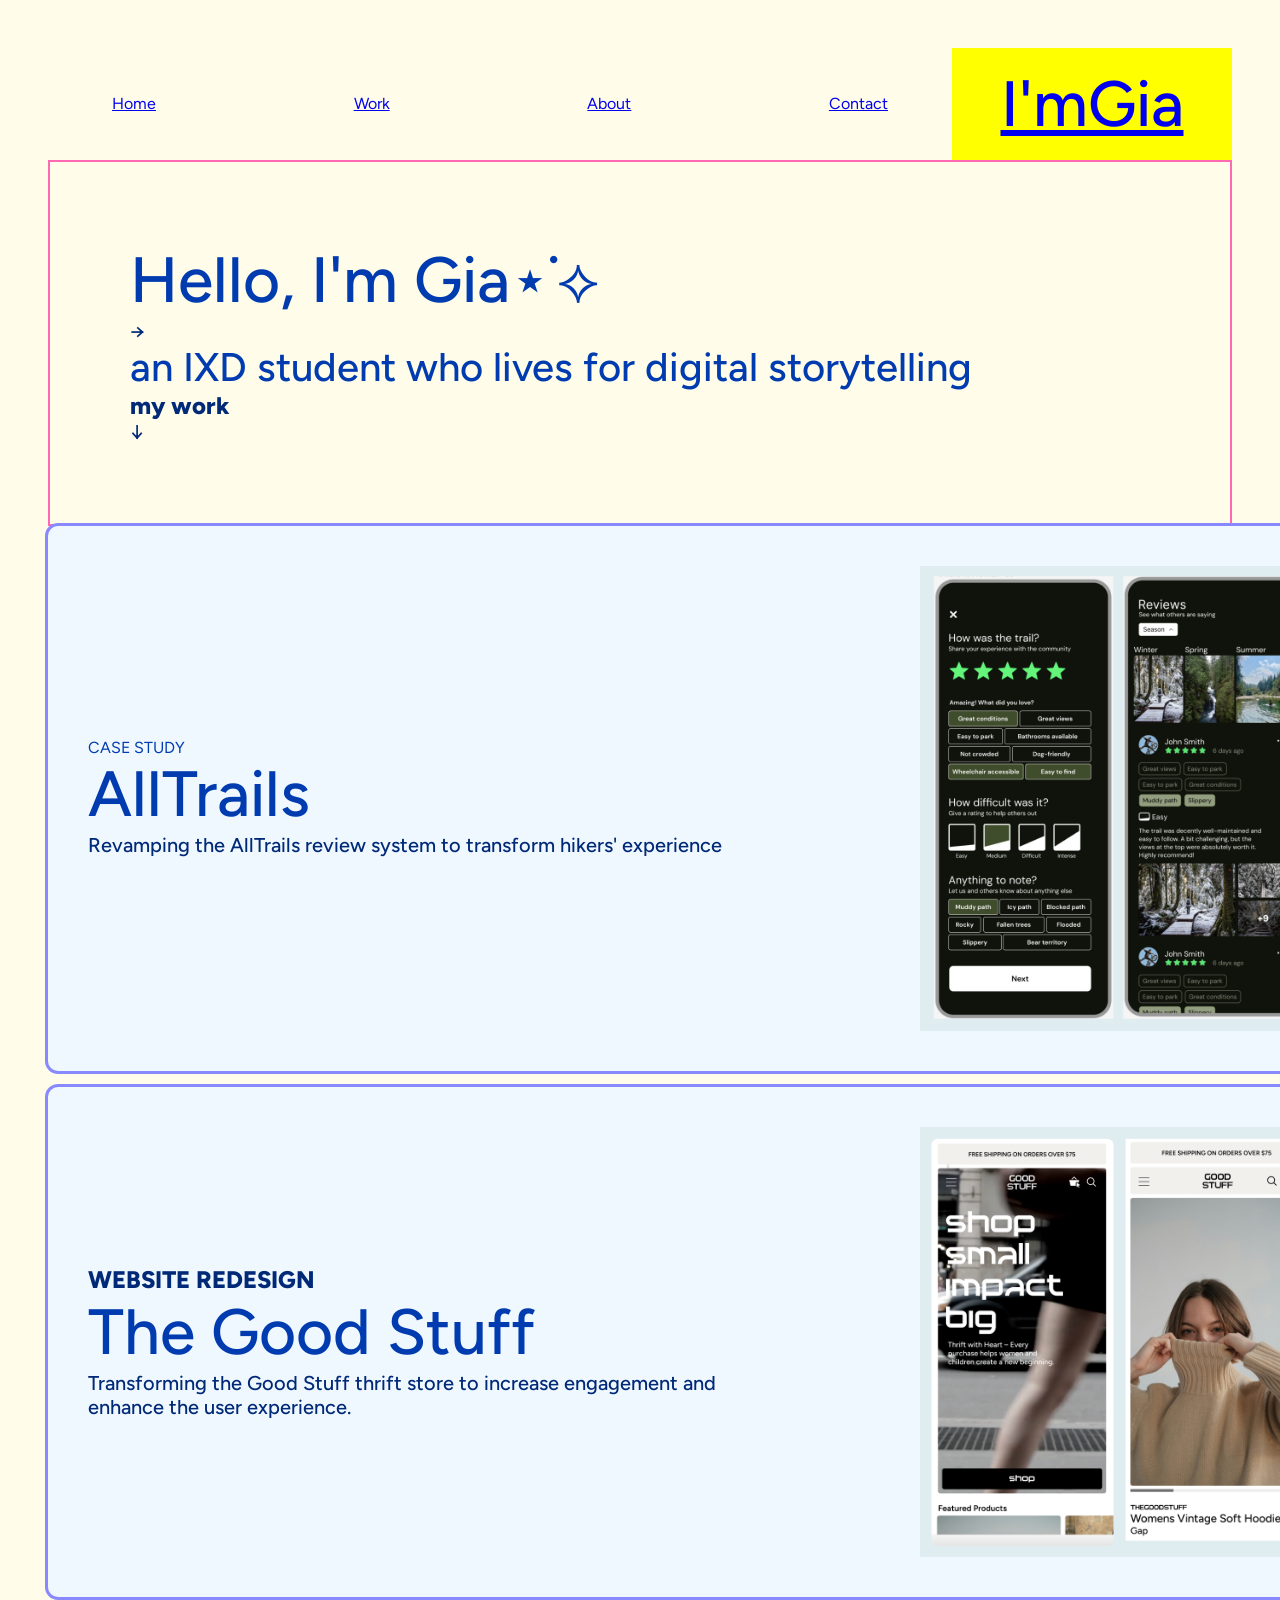
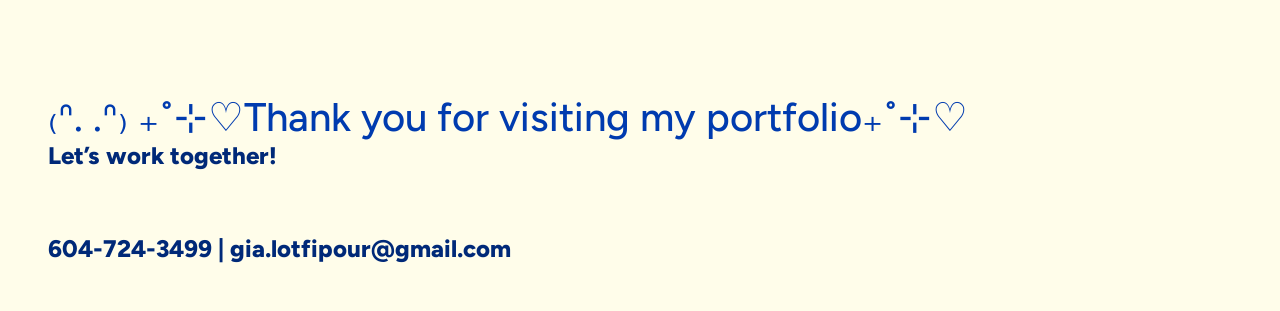
==== commit d77a307b: "updates" ====
--- a/index.html
+++ b/index.html
@@ -25,47 +25,45 @@
       <h3>my work</h3>
       <p>&darr;</p>
     </div>
-    <!-- want to make this section click and take you to index.html-->
+
     <div class="project-section">
-      <h5>CASE STUDY</h5>
-      <h1>AllTrails</h1>
-      <h3>
-        Revamping the AllTrails review system to transform hikers' experience
-      </h3>
-    </div>
-    <div class="project-section">
-      <h5>CASE STUDY</h5>
-      <h1>AllTrails</h1>
-      <h3>
-        Revamping the AllTrails review system to transform hikers' experience
-      </h3>
-    </div>
-    <div class="project-section">
-      <h5>CASE STUDY</h5>
-      <h1>AllTrails</h1>
-      <h3>
-        Revamping the AllTrails review system to transform hikers' experience
-      </h3>
+      <div class="text-content">
+        <h5>CASE STUDY</h5>
+        <h1>AllTrails</h1>
+        <p>
+          Revamping the AllTrails review system to transform hikers' experience
+        </p>
+      </div>
+      <img
+        src="img/alltrailsplaceholder.png"
+        alt="AllTrails case study"
+        class="project-image"
+      />
     </div>
 
-    <!--- Image to the left (mockup x2)-->
-
-    <div class="project-section">
-      <h5>WEBSITE REDESIGN</h5>
-      <h1>The Good Stuff</h1>
-      <h3>
-        Transforming the Good Stuff thrift store to increase engagement and
-        enhance the user experience
-      </h3>
+    <div class="hero-section">
+      <div class="text-content">
+        <h3>WEBSITE REDESIGN</h3>
+        <h1>The Good Stuff</h1>
+        <p>
+          Transforming the Good Stuff thrift store to increase engagement and
+          enhance the user experience.
+        </p>
+      </div>
+      <img
+        src="img/goodstuffplaceholder.png"
+        alt="The Good Stuff mobile screenshots"
+        class="hero-image"
+      />
     </div>
 
     <ul class="footer">
       <li class="main-footer-area">
-        <h3>Thank you for visiting my portfolio.</h3>
+        <h2>₍ᐢ. .ᐢ₎ ₊˚⊹♡Thank you for visiting my portfolio₊˚⊹♡</h2>
         <h3>Let’s work together!</h3>
       </li>
       <li class="contact-footer-area">
-        <h3>Phone | Email Socials.</h3>
+        <h3>604-724-3499 | gia.lotfipour@gmail.com</h3>
       </li>
     </ul>
   </body>
--- a/css/styles.css
+++ b/css/styles.css
@@ -52,7 +52,8 @@
   font-weight: 500;
   line-height: normal;
 }
-.project-section {
+
+.box {
   background: #e0edf1;
   border-radius: 10px;
   padding: 9rem;
@@ -66,7 +67,7 @@
 .portfolio-header {
   display: flex;
   flex-direction: row;
-  border: 3px solid blue;
+
 }
 .navigation {
   display: flex;
@@ -93,54 +94,6 @@
 .hero {
   padding: 5rem;
 }
-
-/* Project Page Styles */
-.project-header {
-  min-height: 60vh;
-  background: lightblue;
-  display: flex;
-  flex-direction: column;
-  align-items: center;
-  justify-content: center;
-}
-.project-inner-container {
-  background: salmon;
-}
-.project-title {
-  text-align: center;
-  background: yellow;
-  margin-bottom: 1rem;
-}
-.project-title:hover {
-  background: white;
-}
-.project-description {
-  text-align: center;
-  background: yellow;
-  margin-bottom: 1rem;
-}
-.project-type {
-  text-transform: uppercase;
-  text-align: center;
-  background: yellow;
-}
-
-/* Footer Styles */
-
-.footer {
-  min-height: 40vh;
-  display: flex;
-  flex-direction: row;
-}
-.main-footer-area {
-  width: 70%;
-  background: orangered;
-}
-.contact-footer-area {
-  width: 30%;
-  background: yellowgreen;
-}
-
 /* Large devices (desktops, 992px and up) */
 @media (min-width: 992px) {
   .navigation {
@@ -154,14 +107,14 @@
 /* X-Large devices (large desktops, 1200px and up) */
 @media (min-width: 1200px) {
   body {
-    background: green;
+    background: FFFDEA;
   }
 }
 
 /* XX-Large devices (larger desktops, 1400px and up) */
 @media (min-width: 1400px) {
   body {
-    background: lemonchiffon;
+    background: FFFDEAs;
   }
 }
 
@@ -170,33 +123,170 @@
   padding: 5rem;
 }
 
-/* NOTHING IS WORKINGGGG :D 
-
-
-
-⠀⠀⠀⠀⠀⠀⠀⠀⠀⠀⠀⠀⠀⠀⠀⠀⠀⠀⠀⠀⠀⠀⠀⠀⠀⠀⠀⠀⠀⠀⠀⠀⠀⠀⠀⠀⠀⠀⠀⠀⠀⠀⠀⠀⠀⠀⠀⠀⠀⠀
-⠀⠀⠀⠀⠀⠀⠀⠀⠀⠀⠀⠀⠀⠀⠀⠀⠀⠀⠀⠀⠀⠀⠀⠀⠀⠀⠀⠀⠀⠀⠀⠀⠀⠀⠀⠀⠀⠀⠀⠀⠀⠀⠀⠀⠀⠀⠀⠀⠀⠀
-⠀⠀⠀⠀⠀⠀⠀⠀⠀⠀⠀⠀⠀⠀⠀⠀⠀⠀⠀⠀⠀⠀⠀⠀⠀⠀⠀⠀⠀⠀⠀⠀⠀⠀⠀⠀⠀⠀⠀⠀⠀⠀⠀⠀⠀⠀⠀⠀⠀⠀
-⠀⠀⠀⠀⠀⠀⠀⠀⠀⠀⠀⠀⠀⠀⠀⠀⠀⠀⠀⠀⠀⠀⠀⠀⠀⠀⠀⠀⠀⠀⠀⠀⠀⠀⠀⠀⠀⠀⠀⠀⠀⠀⠀⠀⠀⠀⠀⠀⠀⠀
-⠀⠀⠀⠀⠀⠀⠀⠀⠀⠀⠀⠀⠀⠀⠀⠀⠀⠀⠀⠀⠀⠀⠀⠀⠀⠀⠀⠀⠀⠀⠀⠀⠀⠀⠀⠀⠀⠀⠀⠀⠀⠀⠀⠀⠀⠀⠀⠀⠀⠀
-⠀⠀⠀⠀⠀⠀⠀⠀⠀⠀⠀⠀⠀⠀⠀⠀⠀⠀⠀⠀⠀⠀⠀⠀⠀⠀⠀⠀⠀⠀⠀⠀⠀⠀⠀⠀⠀⠀⠀⠀⠀⠀⠀⠀⠀⠀⠀⠀⠀⠀
-⠀⠀⠀⠀⠀⠀⠀⠀⠀⠀⠀⠀⠀⠀⢀⡞⡆⠀⠀⠀⠀⠀⠀⠀⠀⠀⠀⠀⣠⢇⠀⠀⠀⠀⠀⠀⠀⠀⠀⠀⠀⠀⠀⠀⠀⠀⠀⠀⠀⠀
-⠀⠀⠀⠀⠀⠀⠀⠀⠀⠀⠀⠀⠀⠀⡎⠀⠈⡆⠀⠀⠀⠀⠀⠀⠀⠀⡠⠊⠀⠈⣇⠀⠀⠀⠀⠀⠀⠀⠀⠀⠀⠀⠀⠀⠀⠀⠀⠀⠀⠀
-⠀⠀⠀⠀⠀⠀⠀⠀⠀⠀⠀⠀⠀⡌⠀⠀⠀⢧⠀⠀⠀⠀⠀⠀⠀⡜⠁⠀⠀⠀⠀⠣⡀⠀⠀⠀⠀⠀⠀⠀⠀⠀⠀⠀⠀⠀⠀⠀⠀⠀
-⠀⠀⠀⠀⠀⠀⠀⠀⠀⠀⠀⠀⡪⠄⠀⠀⠀⠀⡇⣀⣀⣀⡤⠤⡧⠥⠀⠀⠀⠀⠀⠀⢳⡀⠀⠀⠀⠀⠀⠀⠀⠀⠀⠀⠀⠀⠀⠀⠀⠀
-⠀⠀⠀⠀⠀⠀⠀⠀⠀⠀⠀⣠⠃⠀⠀⠀⠀⠀⠳⠀⠀⠀⠀⠀⠀⠀⠀⠀⣀⡤⡀⠀⠈⡇⠀⠀⢀⡠⠔⠂⠀⠀⠀⠀⠀⠀⠀⠀⠀⠀
-⠀⠀⠀⠀⠀⠀⠀⠀⣀⣀⠀⡇⠀⠀⠀⠀⡤⠂⡀⠀⠀⠀⠀⠀⠀⠀⢀⡜⠁⠀⡇⠀⠀⣧⠂⠃⠁⠀⠀⠀⠀⠀⠀⠀⠀⠀⠀⠀⠀⠀
-⠀⠀⠀⠀⠀⠀⠀⠀⠁⠀⠁⢺⠢⢀⡀⠀⡇⠀⠉⠢⡀⠀⡏⠉⡇⠀⣇⡀⠀⢀⡇⠀⠎⡇⠀⠀⠀⠀⠀⠀⠀⠀⠀⠀⠀⠀⠀⠀⠀⠀
-⠀⠀⠀⠀⠀⠀⠀⠀⠀⠀⠀⠈⡇⠀⠀⠁⠙⣆⣀⡠⠞⠀⡏⣑⡇⠀⠀⠉⠉⠁⠀⡄⠀⡇⠀⠀⠀⠀⠀⠀⠀⠀⠀⠀⠀⠀⠀⠀⠀⠀
-⠀⠀⠀⠀⠀⠀⠀⠀⠀⡀⠠⠐⢯⡈⠁⠁⠀⠀⠀⠀⠀⡗⠀⠀⢧⠀⠀⠀⠀⠀⠀⠈⡳⠥⣀⣀⠀⠀⠀⠀⠀⠀⠀⠀⠀⠀⠀⠀⠀⠀
-⠀⠀⠀⠀⠀⠀⠐⠊⠈⠀⠀⠀⠀⠙⢄⡀⠀⠀⠀⠀⡎⠀⠀⠀⠀⡇⠀⠀⠀⠀⣠⠎⠁⠀⠀⠀⠉⠉⠀⠀⠀⠀⠀⠀⠀⠀⠀⠀⠀⠀
-⠀⠀⠀⠀⠀⠀⠀⠀⠀⠀⠀⠀⠀⠀⠀⠉⠣⢄⣀⠀⠀⠀⠀⠀⠀⠀⣀⣀⡤⠞⠁⠀⠀⠀⠀⠀⠀⠀⠀⠀⠀⠀⠀⠀⠀⠀⠀⠀⠀⠀
-⠀⠀⠀⠀⠀⠀⠀⠀⠀⠀⠀⠀⠀⠀⠀⠀⠀⠀⠀⠉⠉⠉⠉⠉⠉⠉⠀⠀⠀⠀⠀⠀⠀⠀⠀⠀⠀⠀⠀⠀⠀⠀⠀⠀⠀⠀⠀⠀⠀⠀
-⠀⠀⠀⠀⠀⠀⠀⠀⠀⠀⠀⠀⠀⠀⠀⠀⠀⠀⠀⠀⠀⠀⠀⠀⠀⠀⠀⠀⠀⠀⠀⠀⠀⠀⠀⠀⠀⠀⠀⠀⠀⠀⠀⠀⠀⠀⠀⠀⠀⠀
-⠀⠀⠀⠀⠀⠀⠀⠀⠀⠀⠀⠀⠀⠀⠀⠀⠀⠀⠀⠀⠀⠀⠀⠀⠀⠀⠀⠀⠀⠀⠀⠀⠀⠀⠀⠀⠀⠀⠀⠀⠀⠀⠀⠀⠀⠀⠀⠀⠀⠀
-⠀⠀⠀⠀⠀⠀⠀⠀⠀⠀⠀⠀⠀⠀⠀⠀⠀⠀⠀⠀⠀⠀⠀⠀⠀⠀⠀⠀⠀⠀⠀⠀⠀⠀⠀⠀⠀⠀⠀⠀⠀⠀⠀⠀⠀⠀⠀⠀⠀⠀
-⠀⠀⠀⠀⠀⠀⠀⠀⠀⠀⠀⠀⠀⠀⠀⠀⠀⠀⠀⠀⠀⠀⠀⠀⠀⠀⠀⠀⠀⠀⠀⠀⠀⠀⠀⠀⠀⠀⠀⠀⠀⠀⠀⠀⠀⠀⠀⠀⠀⠀
-⠀⠀⠀⠀⠀⠀⠀⠀⠀⠀⠀⠀⠀⠀⠀⠀⠀⠀⠀⠀⠀⠀⠀⠀⠀⠀⠀⠀⠀⠀⠀⠀⠀⠀⠀⠀⠀⠀⠀⠀⠀⠀⠀⠀⠀⠀⠀⠀⠀⠀
-⠀⠀⠀⠀⠀⠀⠀⠀⠀⠀⠀⠀⠀⠀⠀⠀⠀⠀⠀⠀⠀⠀⠀⠀⠀⠀⠀⠀⠀⠀⠀⠀⠀⠀⠀⠀⠀⠀⠀⠀⠀⠀⠀⠀⠀⠀⠀⠀⠀⠀
-⠀⠀⠀⠀⠀⠀⠀⠀⠀⠀⠀⠀⠀⠀⠀⠀⠀⠀⠀⠀⠀⠀⠀⠀⠀⠀⠀⠀⠀⠀⠀⠀⠀⠀⠀⠀⠀⠀⠀⠀⠀⠀⠀⠀⠀⠀⠀⠀⠀⠀
-*/
+img {
+  max-width: 100%; /* Makes the image responsive to the container's width */
+  height: auto; /* Keeps the aspect ratio */
+}
+
+.footer {
+  padding 2 rem;
+}
+
+.contact-footer-area{
+ justify-content: flex-end;
+ align-items: end;
+}
+
+
+/* AllTrails case study section on index.html page*/
+
+
+
+
+.project-title{
+  display: flex;
+  justify-content: center;
+  align-items: center;
+  height: 20vh;
+}
+.project-description{
+  display: flex;
+  justify-content: center;
+  align-items: center;
+  height: 5vh;
+}
+.project-type{
+  display: flex;
+  justify-content: center;
+  align-items: center;
+  height: 5vh;
+}
+
+.project-overview{
+  margin-bottom: 4rem;
+  margin-top: 2rem;
+}
+
+.problem-statement{ 
+  margin-bottom: 2rem;
+}
+
+.role-team-timeline{
+  display: flex;
+  flex-direction: column;
+  justify-content: flex-end;
+  gap: 1rem;
+  padding-top: 3rem;
+  padding-bottom: 4rem;
+}
+
+.solution{
+  padding-bottom: 4rem;
+}
+
+.define{
+  gap: 2rem;
+  padding-top: 2rem;
+  padding-bottom: 2rem;
+}
+
+.test{
+  gap: 2rem;
+  padding-top: 2rem;
+  padding-bottom: 2rem;
+}
+
+.ideate{
+  gap: 2rem;
+  padding-top: 2rem;
+  padding-bottom: 2rem;
+}
+
+.design{
+  gap: 2rem;
+  padding-top: 2rem;
+  padding-bottom: 2rem;
+}
+
+
+.the-impacto{
+  background-color: yellow;
+  padding-bottom: 10rem;
+}
+
+.learnings{
+ padding-top: 2rem;
+ padding-bottom: 4rem;
+}
+
+.insight-tools{
+  background-color: black;
+}
+
+.main-footer-area{
+  padding-bottom: 4rem;
+}
+
+.text-image-container {
+  display: flex; /* Enables side-by-side layout */
+  align-items: center; /* Aligns image and text vertically */
+  gap: 20px; /* Adds space between text and image */
+}
+
+
+
+/* The Good Stuff case study section on index.html page*/
+.hero-section {
+  background-color: aliceblue;
+  outline: 3px solid rgb(136, 136, 255);
+  border-radius: 10px;
+  display: flex; /* Enables side-by-side layout */
+  align-items: center; /* Centers items vertically */
+  justify-content: space-between; /* Adds spacing */
+  width: 100vw; /* Full width */
+  padding: 40px; /* Adjust as needed */
+  margin-bottom: 6rem;
+}
+
+.text-content {
+  width: 50%; /* Ensures text takes up half of the screen */
+}
+
+.hero-image {
+  width: 40%; /* Adjust the image width */
+  max-width: 400px; /* Prevents it from getting too large */
+  height: auto; /* Keeps aspect ratio */
+  padding-right: 3rem;
+}
+
+
+
+/* AllTrails container section index.html*/
+
+.project-section{
+  background-color: aliceblue;
+  outline: 3px solid rgb(136, 136, 255);
+  border-radius: 10px;
+  padding: 8rem;
+  margin-bottom: 1rem;
+  align-content: flex-start;
+}
+
+.project-section {
+  display: flex; /* Enables side-by-side layout */
+  align-items: center; /* Centers content vertically */
+  justify-content: space-between; /* Adds spacing */
+  width: 100vw; /* Full width */
+  padding: 40px; /* Adjust as needed */
+}
+
+.text-content {
+  width: 50%; /* Ensures text takes up half of the screen */
+}
+
+.project-image {
+  width: 40%; /* Adjust image width */
+  max-width: 400px; /* Prevents it from getting too large */
+  height: auto; /* Keeps aspect ratio */
+  padding-right: 3rem;
+}
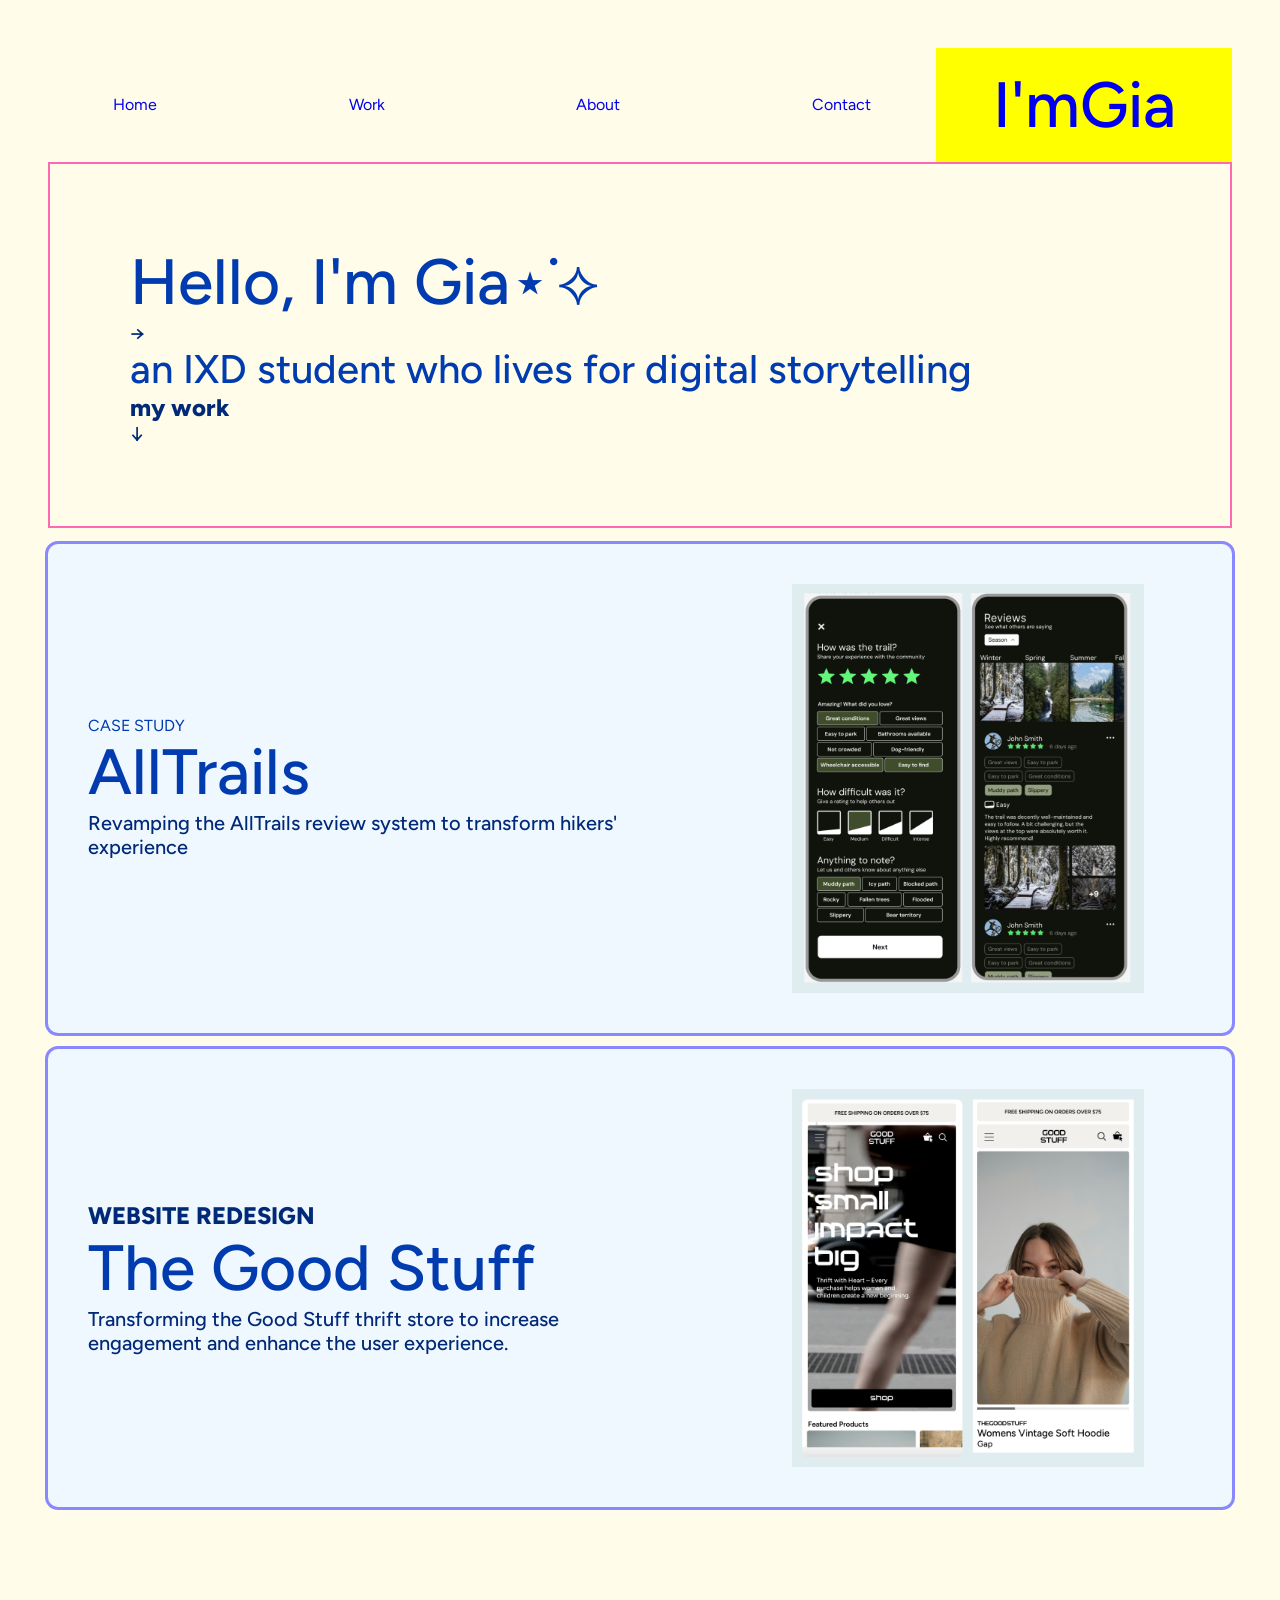
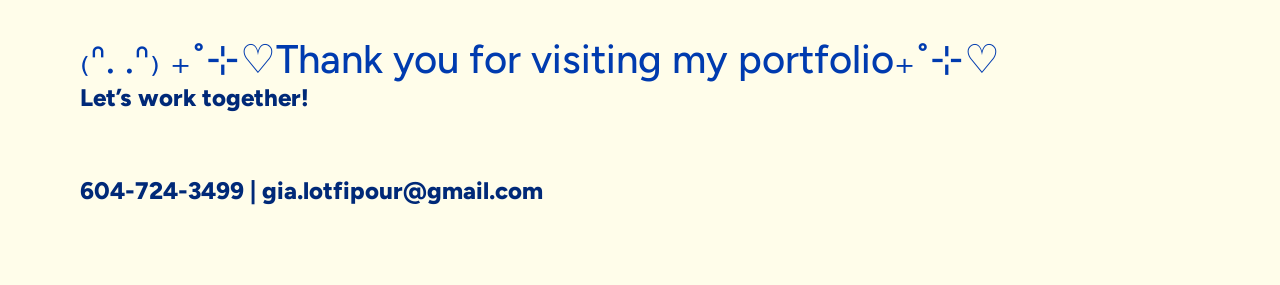
==== commit 25fe4e99: "updates" ====
--- a/index.html
+++ b/index.html
@@ -57,7 +57,7 @@
       />
     </div>
 
-    <ul class="footer">
+    <ul class="footer" id="contact">
       <li class="main-footer-area">
         <h2>₍ᐢ. .ᐢ₎ ₊˚⊹♡Thank you for visiting my portfolio₊˚⊹♡</h2>
         <h3>Let’s work together!</h3>
--- a/css/styles.css
+++ b/css/styles.css
@@ -1,5 +1,15 @@
 @import url(reset.css);
 @import url("https://fonts.googleapis.com/css2?family=Figtree:ital,wght@0,300..900;1,300..900&display=swap");
+
+/* apply a natural box layout model to all elements, but allowing components to change */
+html {
+  box-sizing: border-box;
+}
+*,
+*:before,
+*:after {
+  box-sizing: inherit;
+}
 
 body {
   font-family: "Figtree", sans-serif;
@@ -8,14 +18,13 @@
   padding: 3rem;
   /* TRouBLe */
 }
-h1,
-h2,
-h3,
-h4,
-p,
-a {
-  margin-top: 0;
-}
+/* Make all images responsive */
+
+img {
+  max-width: 100%; /* Makes the image responsive to the container's width */
+  height: auto; /* Keeps the aspect ratio */
+}
+/* Typography Styles */
 
 h1 {
   color: #003baf;
@@ -53,7 +62,15 @@
   line-height: normal;
 }
 
-.box {
+/* Hyperlink Styles */
+
+a {
+  text-decoration: none;
+}
+
+/* Container and box styles */
+
+/ .box {
   background: #e0edf1;
   border-radius: 10px;
   padding: 9rem;
@@ -61,18 +78,18 @@
 }
 
 .hero {
-  padding: 2rem;
   border: 2px solid hotpink;
+  padding: 5rem;
+  margin-bottom: 1rem;
 }
 .portfolio-header {
   display: flex;
   flex-direction: row;
-
 }
 .navigation {
   display: flex;
   flex-direction: column;
-  background: FFFDEA;
+  background: #fffdea;
   padding: 2rem;
   width: 75%;
   justify-content: space-between;
@@ -85,93 +102,70 @@
   align-items: center;
   justify-content: center;
 }
+
+/* Navigation Styles */
 .navigation-item {
   padding: 1rem 2rem;
   border-radius: 1.5rem;
-  background: 9FBFFF;
-}
-
-.hero {
-  padding: 5rem;
-}
-/* Large devices (desktops, 992px and up) */
-@media (min-width: 992px) {
-  .navigation {
-    flex-direction: row;
-  }
-  body {
-    background: FFFDEA;
-  }
-}
-
-/* X-Large devices (large desktops, 1200px and up) */
-@media (min-width: 1200px) {
-  body {
-    background: FFFDEA;
-  }
-}
-
-/* XX-Large devices (larger desktops, 1400px and up) */
-@media (min-width: 1400px) {
-  body {
-    background: FFFDEAs;
-  }
-}
-
-/* ABOUT ELEMENTS*/
+  border: 1px solid transparent;
+  background: transparent;
+}
+
+.navigation-item:hover {
+  border: 1px solid #003baf;
+}
+
+.navigation-item-active {
+  border: 1px solid #9fbfff;
+  background: #9fbfff;
+}
+
+/* ABOUT ELEMENTS */
 .about.herotext {
   padding: 5rem;
 }
 
-img {
-  max-width: 100%; /* Makes the image responsive to the container's width */
-  height: auto; /* Keeps the aspect ratio */
-}
-
+/* Footer Styles */
 .footer {
-  padding 2 rem;
-}
-
-.contact-footer-area{
- justify-content: flex-end;
- align-items: end;
-}
-
+  padding: 2rem;
+}
+
+.contact-footer-area {
+  justify-content: flex-end;
+  align-items: end;
+}
 
 /* AllTrails case study section on index.html page*/
 
-
-
-
-.project-title{
+.project-title {
   display: flex;
   justify-content: center;
   align-items: center;
   height: 20vh;
 }
-.project-description{
+.project-description {
   display: flex;
   justify-content: center;
   align-items: center;
   height: 5vh;
 }
-.project-type{
+.project-type {
   display: flex;
   justify-content: center;
   align-items: center;
   height: 5vh;
 }
 
-.project-overview{
+.project-overview {
   margin-bottom: 4rem;
   margin-top: 2rem;
 }
 
-.problem-statement{ 
+.problem-statement {
   margin-bottom: 2rem;
 }
 
-.role-team-timeline{
+.role-team-timeline {
   display: flex;
   flex-direction: column;
   justify-content: flex-end;
@@ -180,50 +174,16 @@
   padding-bottom: 4rem;
 }
 
-.solution{
+.solution {
   padding-bottom: 4rem;
 }
 
-.define{
-  gap: 2rem;
+.project-stage {
   padding-top: 2rem;
   padding-bottom: 2rem;
 }
 
-.test{
-  gap: 2rem;
-  padding-top: 2rem;
-  padding-bottom: 2rem;
-}
-
-.ideate{
-  gap: 2rem;
-  padding-top: 2rem;
-  padding-bottom: 2rem;
-}
-
-.design{
-  gap: 2rem;
-  padding-top: 2rem;
-  padding-bottom: 2rem;
-}
-
-
-.the-impacto{
-  background-color: yellow;
-  padding-bottom: 10rem;
-}
-
-.learnings{
- padding-top: 2rem;
- padding-bottom: 4rem;
-}
-
-.insight-tools{
-  background-color: black;
-}
-
-.main-footer-area{
+.main-footer-area {
   padding-bottom: 4rem;
 }
 
@@ -232,8 +192,6 @@
   align-items: center; /* Aligns image and text vertically */
   gap: 20px; /* Adds space between text and image */
 }
-
-
 
 /* The Good Stuff case study section on index.html page*/
 .hero-section {
@@ -243,7 +201,7 @@
   display: flex; /* Enables side-by-side layout */
   align-items: center; /* Centers items vertically */
   justify-content: space-between; /* Adds spacing */
-  width: 100vw; /* Full width */
+  width: 100%; /* Full width */
   padding: 40px; /* Adjust as needed */
   margin-bottom: 6rem;
 }
@@ -259,24 +217,17 @@
   padding-right: 3rem;
 }
 
-
-
 /* AllTrails container section index.html*/
 
-.project-section{
+.project-section {
+  display: flex; /* Enables side-by-side layout */
   background-color: aliceblue;
   outline: 3px solid rgb(136, 136, 255);
   border-radius: 10px;
-  padding: 8rem;
   margin-bottom: 1rem;
-  align-content: flex-start;
-}
-
-.project-section {
-  display: flex; /* Enables side-by-side layout */
   align-items: center; /* Centers content vertically */
   justify-content: space-between; /* Adds spacing */
-  width: 100vw; /* Full width */
+  width: 100%; /* Full width */
   padding: 40px; /* Adjust as needed */
 }
 
@@ -289,4 +240,28 @@
   max-width: 400px; /* Prevents it from getting too large */
   height: auto; /* Keeps aspect ratio */
   padding-right: 3rem;
-}+}
+
+/* Large devices (desktops, 992px and up) */
+@media (min-width: 992px) {
+  .navigation {
+    flex-direction: row;
+  }
+  body {
+    background: #fffdea;
+  }
+}
+
+/* X-Large devices (large desktops, 1200px and up) */
+@media (min-width: 1200px) {
+  body {
+    background: #fffdea;
+  }
+}
+
+/* XX-Large devices (larger desktops, 1400px and up) */
+@media (min-width: 1400px) {
+  body {
+    background: #fffdea;
+  }
+}
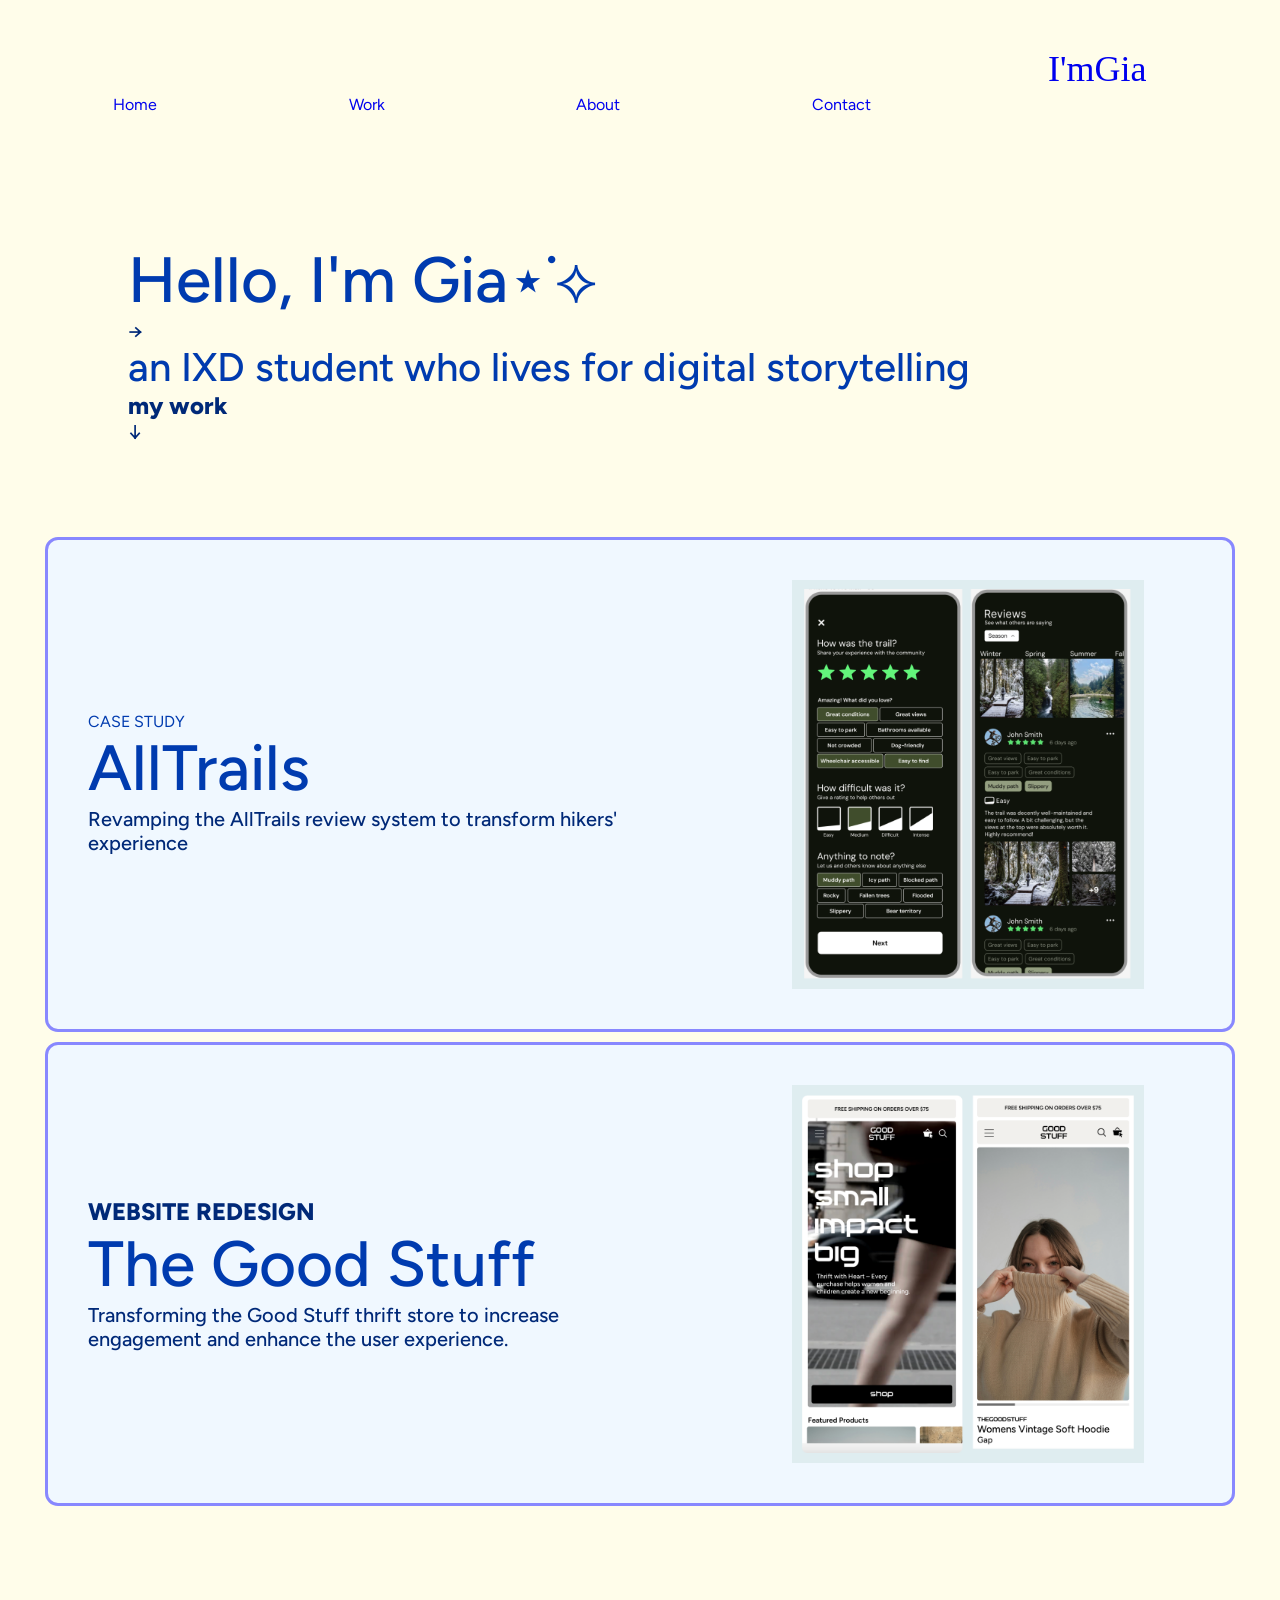
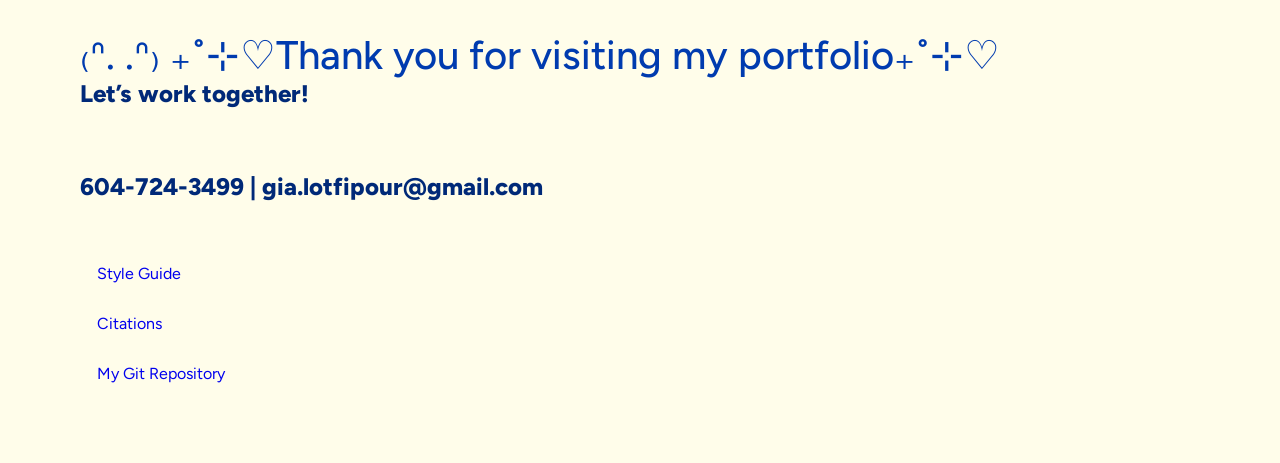
==== commit b97464aa: "updates" ====
--- a/index.html
+++ b/index.html
@@ -66,5 +66,20 @@
         <h3>604-724-3499 | gia.lotfipour@gmail.com</h3>
       </li>
     </ul>
+
+    <ul class="footer-navigation">
+      <li class="navigation-item">
+        <a
+          href="https://www.figma.com/design/rMzfPXT9ctFKr7OSMbcHpd/Paul---Web-portfolio?node-id=0-1&t=zXJKf3eqYZQICA27-1"
+          >Style Guide</a
+        >
+      </li>
+      <li class="navigation-item"><a href="citations.html">Citations</a></li>
+      <li class="navigation-item">
+        <a href="https://github.com/gialotfipour/gialotfipour.github.io"
+          >My Git Repository</a
+        >
+      </li>
+    </ul>
   </body>
 </html>
--- a/css/styles.css
+++ b/css/styles.css
@@ -1,6 +1,7 @@
 @import url(reset.css);
 @import url("https://fonts.googleapis.com/css2?family=Figtree:ital,wght@0,300..900;1,300..900&display=swap");
 
+/*Knowledge source: James Neufeld , personal communication, March 10, 2025 */
 /* apply a natural box layout model to all elements, but allowing components to change */
 html {
   box-sizing: border-box;
@@ -70,7 +71,7 @@
 
 /* Container and box styles */
 
-/ .box {
+.box {
   background: #e0edf1;
   border-radius: 10px;
   padding: 9rem;
@@ -78,7 +79,6 @@
 }
 
 .hero {
-  border: 2px solid hotpink;
   padding: 5rem;
   margin-bottom: 1rem;
 }
@@ -95,14 +95,13 @@
   justify-content: space-between;
 }
 .logo {
-  width: 25%;
-  background: yellow;
-  display: flex;
-  flex-direction: column;
-  align-items: center;
-  justify-content: center;
-}
-
+  font-family: "Pixelify Sans", cursive;
+  font-size: 36px;
+  color: #003baf;
+  padding-left: 7rem;
+}
+
+/*Knowledge source: James Neufeld , personal communication, March 10, 2025 */
 /* Navigation Styles */
 .navigation-item {
   padding: 1rem 2rem;
@@ -113,11 +112,15 @@
 
 .navigation-item:hover {
   border: 1px solid #003baf;
+  background: trans;
+  border-radius: 15px;
 }
 
 .navigation-item-active {
   border: 1px solid #9fbfff;
   background: #9fbfff;
+  padding: 1rem;
+  border-radius: 15px;
 }
 
 /* ABOUT ELEMENTS */
@@ -193,6 +196,7 @@
   gap: 20px; /* Adds space between text and image */
 }
 
+/*Knowledge source: James Neufeld , personal communication, March 10, 2025 */
 /* The Good Stuff case study section on index.html page*/
 .hero-section {
   background-color: aliceblue;
@@ -242,6 +246,8 @@
   padding-right: 3rem;
 }
 
+/*Knowledge source: James Neufeld , personal communication, March 10, 2025 */
+
 /* Large devices (desktops, 992px and up) */
 @media (min-width: 992px) {
   .navigation {
@@ -265,3 +271,7 @@
     background: #fffdea;
   }
 }
+
+.footer-navigation {
+  padding: 1rem;
+}
